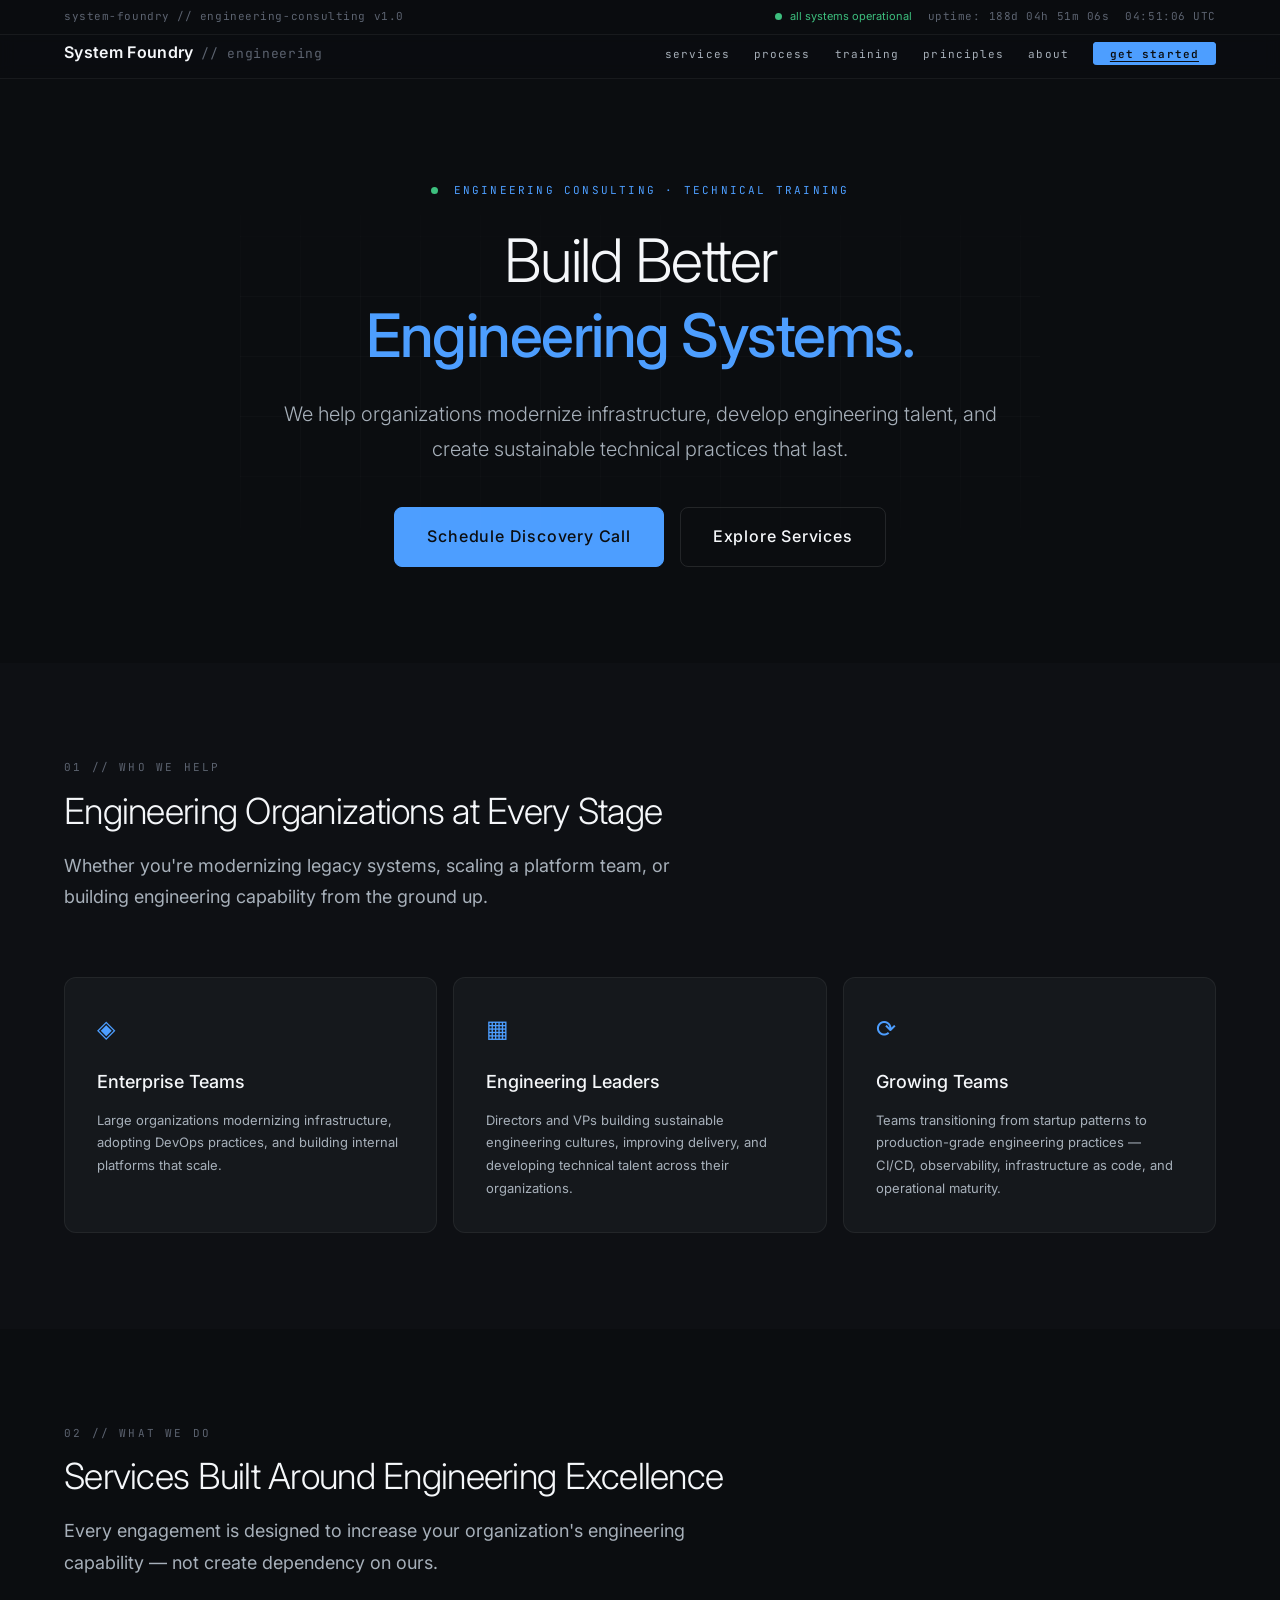
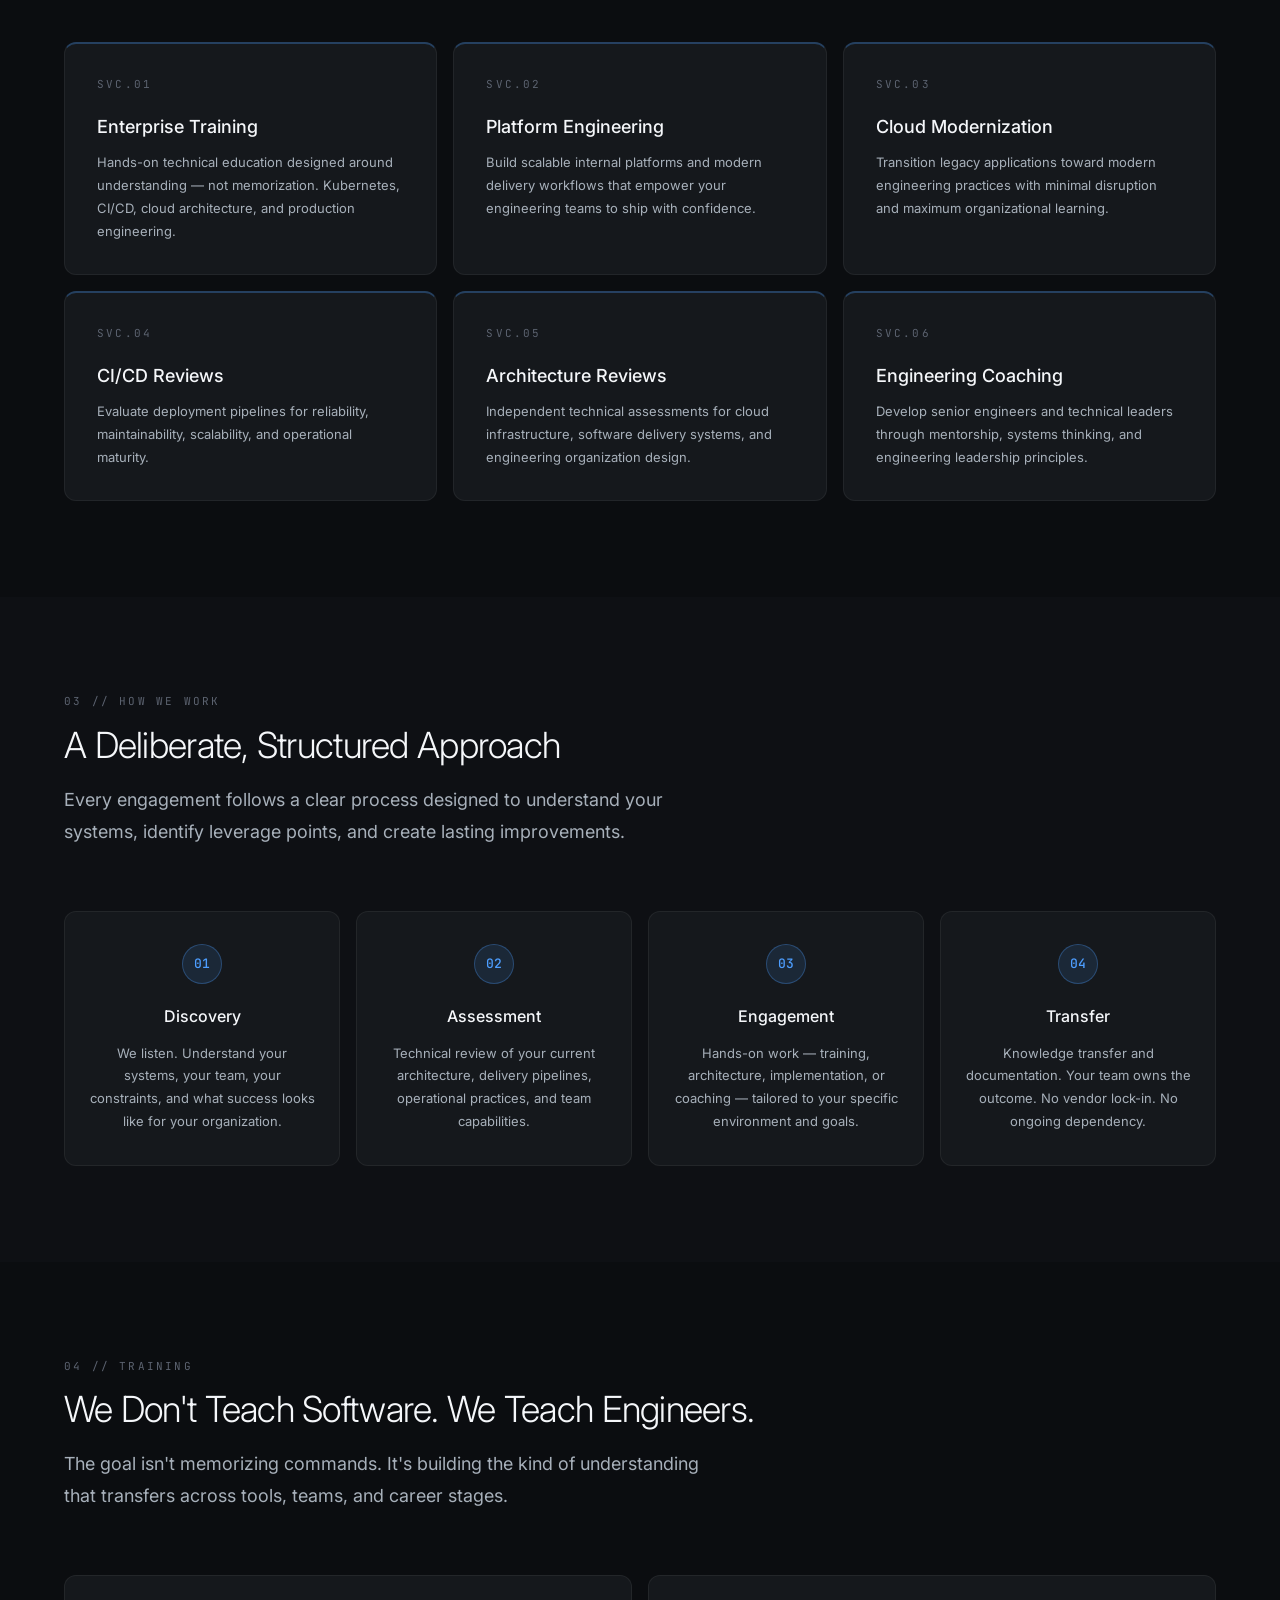
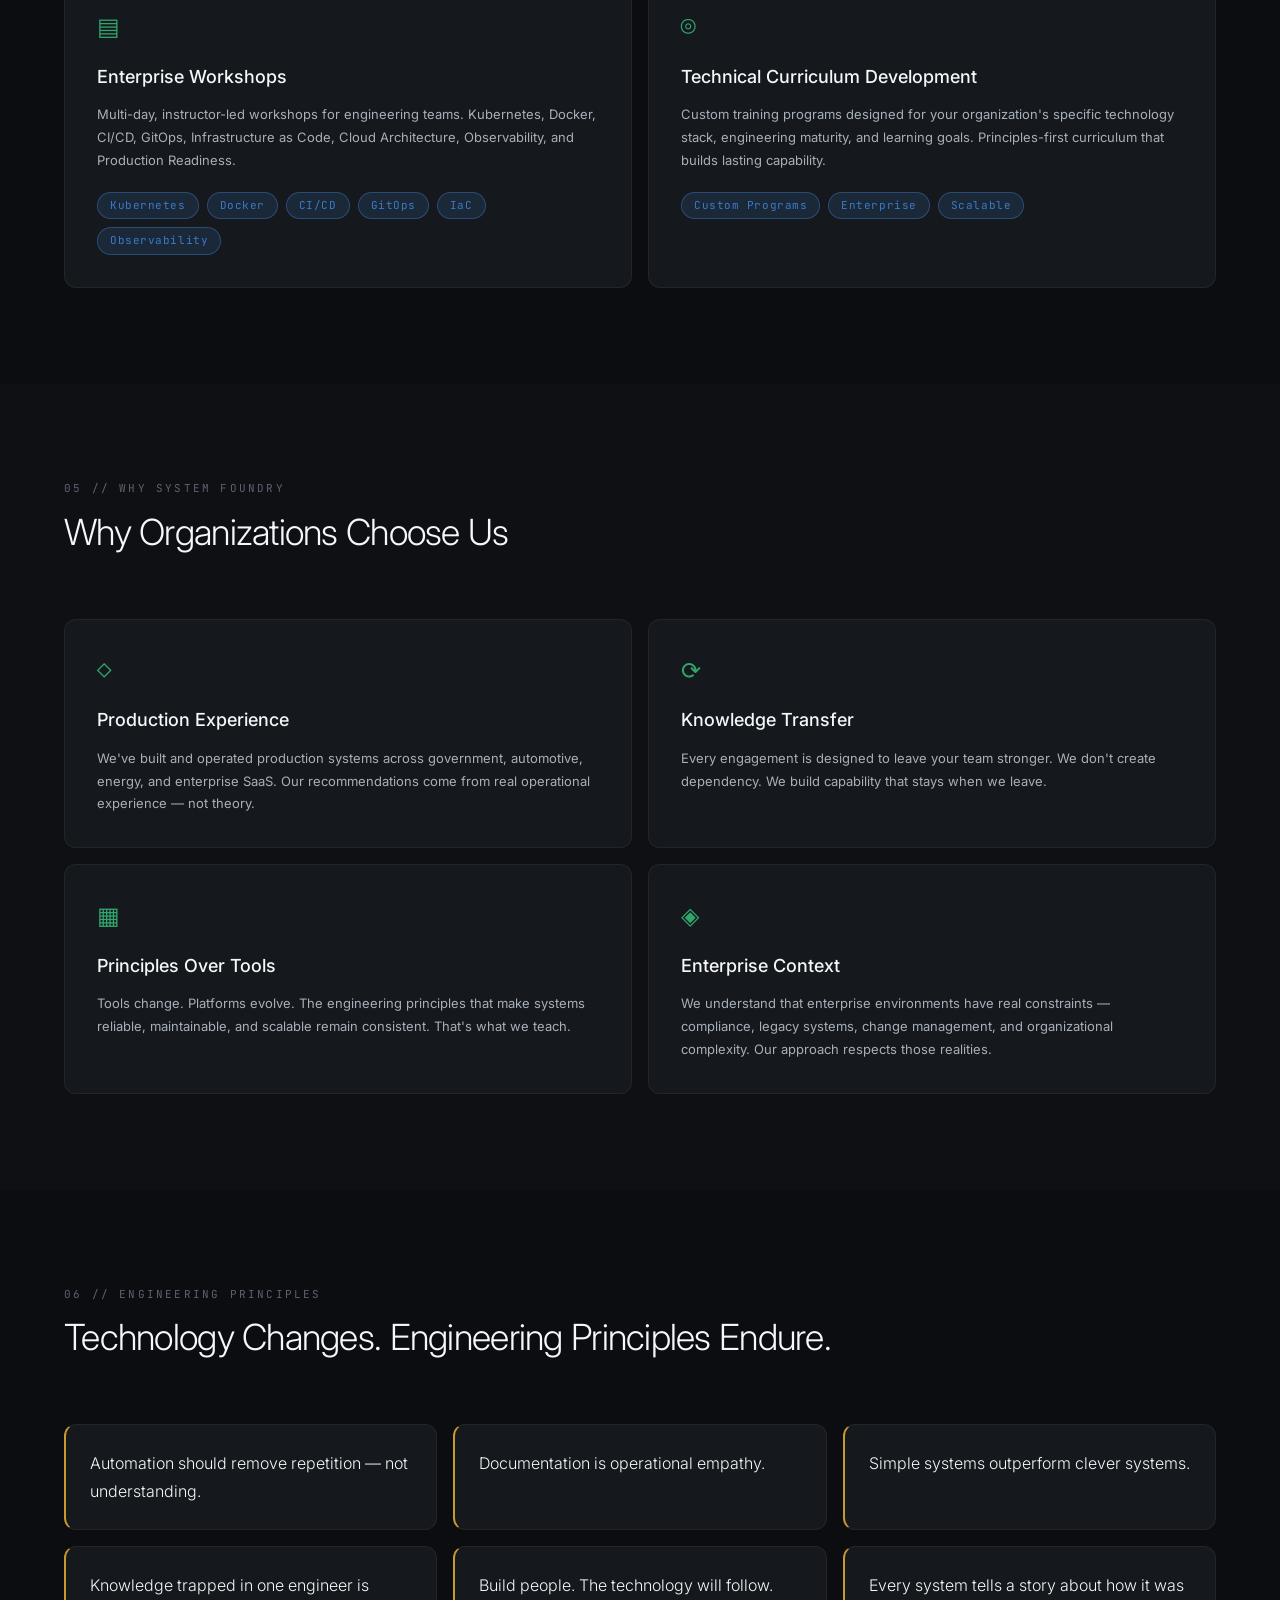
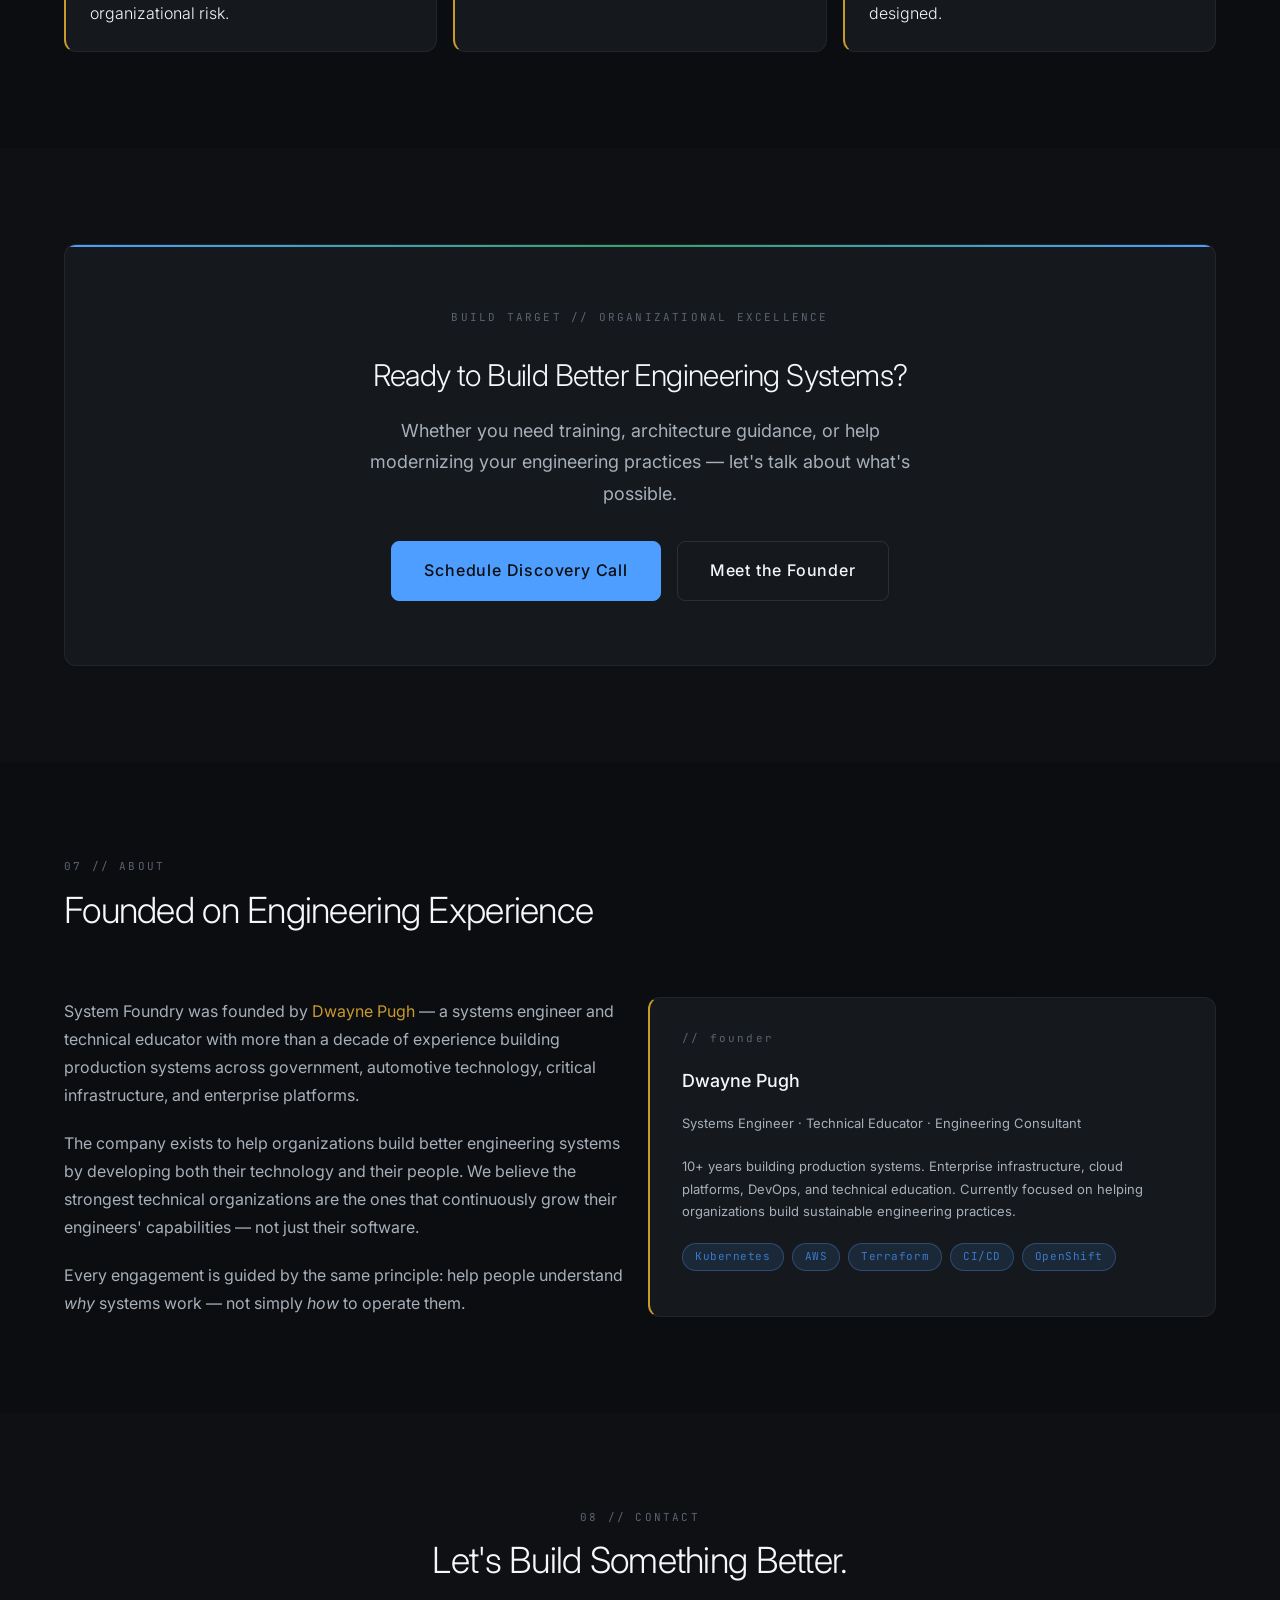
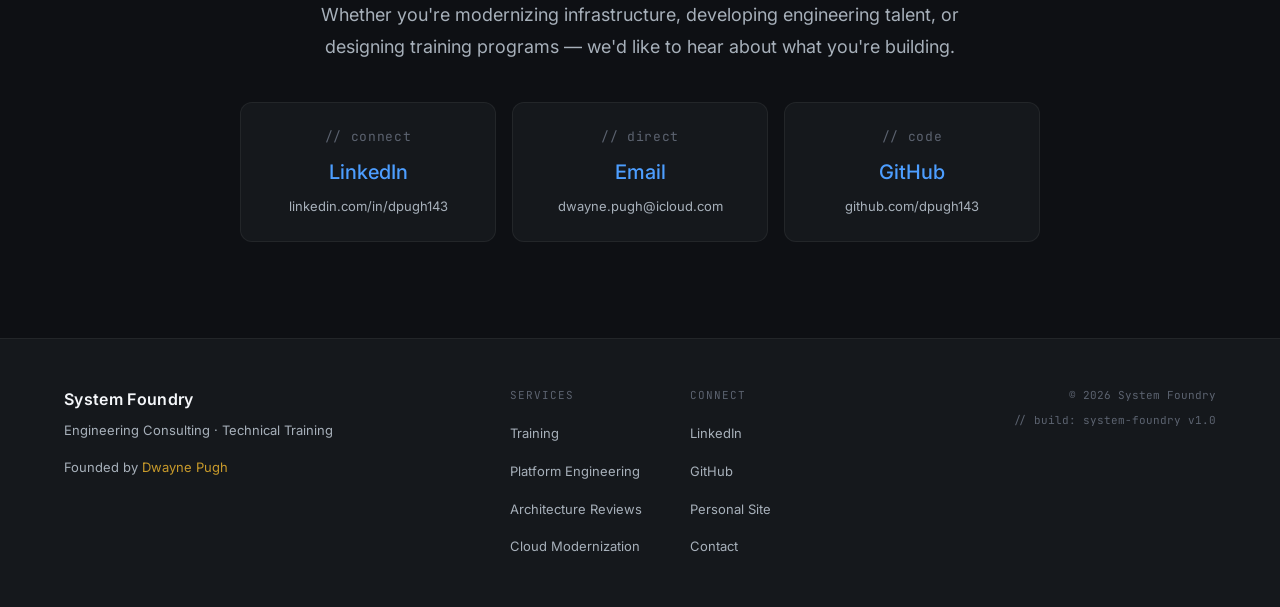
==== index.html @ ad528f44 "Initial company site — System Foundry Static GitHub Pages site for engineering consulting & technica" ====
<!DOCTYPE html>
<html lang="en">
<head>
  <meta charset="UTF-8" />
  <meta name="viewport" content="width=device-width, initial-scale=1, shrink-to-fit=no" />
  <meta name="description" content="System Foundry — Enterprise technical training, DevOps transformation, platform engineering, and architecture reviews. We help organizations build better engineering systems." />
  <meta name="keywords" content="engineering consulting, technical training, DevOps, platform engineering, cloud modernization, architecture review, CI/CD, System Foundry" />
  <meta property="og:title" content="System Foundry | Build Better Engineering Systems" />
  <meta property="og:description" content="We help organizations modernize infrastructure, develop engineering talent, and create sustainable technical practices that last." />
  <meta property="og:type" content="website" />
  <meta name="twitter:card" content="summary_large_image" />
  <meta name="twitter:title" content="System Foundry | Build Better Engineering Systems" />
  <meta name="twitter:description" content="Enterprise technical training, DevOps transformation, and engineering consulting." />
  <title>System Foundry | Engineering Consulting & Technical Training</title>

  <link rel="preconnect" href="https://fonts.googleapis.com" />
  <link rel="preconnect" href="https://fonts.gstatic.com" crossorigin />
  <link href="https://fonts.googleapis.com/css2?family=JetBrains+Mono:wght@400;500&family=Inter:wght@300;400;500;600&display=swap" rel="stylesheet" />

  <link rel="stylesheet" href="css/tokens.css" />
  <link rel="stylesheet" href="css/main.css" />
</head>

<body>

  <a href="#main-content" class="skip-link">Skip to main content</a>

  <!-- STATUS BAR ========================================================== -->
  <div class="status-bar" role="banner" aria-label="System status">
    <div class="status-bar__inner">
      <span class="status-bar__id mono">system-foundry // engineering-consulting v1.0</span>
      <div class="status-bar__indicators">
        <span class="status-pill status-pill--green" aria-label="System operational">
          <span class="status-dot" aria-hidden="true"></span>
          all systems operational
        </span>
        <span class="status-pill mono" id="uptime-counter" aria-live="polite" aria-label="Uptime">
          uptime: <span id="uptime-value">calculating...</span>
        </span>
        <span class="status-pill mono" id="utc-clock" aria-live="off">
          <span id="clock-value">--:--:-- UTC</span>
        </span>
      </div>
    </div>
  </div>

  <!-- NAVIGATION ========================================================== -->
  <nav class="nav" role="navigation" aria-label="Primary navigation">
    <div class="nav__inner">
      <a href="#" class="nav__brand" aria-label="System Foundry home">
        <span class="nav__brand-name">System Foundry</span>
        <span class="nav__brand-sub mono">// engineering</span>
      </a>
      <button class="nav__toggle" id="nav-toggle" aria-expanded="false" aria-controls="nav-menu" aria-label="Toggle navigation">
        <span class="nav__toggle-bar"></span>
        <span class="nav__toggle-bar"></span>
        <span class="nav__toggle-bar"></span>
      </button>
      <ul class="nav__menu" id="nav-menu" role="list">
        <li><a href="#services" class="nav__link">services</a></li>
        <li><a href="#process" class="nav__link">process</a></li>
        <li><a href="#training" class="nav__link">training</a></li>
        <li><a href="#principles" class="nav__link">principles</a></li>
        <li><a href="#about" class="nav__link">about</a></li>
        <li><a href="#contact" class="nav__link nav__link--cta">get started</a></li>
      </ul>
    </div>
  </nav>

  <!-- MAIN CONTENT ======================================================== -->
  <main id="main-content">

    <!-- HERO =============================================================== -->
    <section class="hero" aria-labelledby="hero-heading">
      <div class="container">
        <div class="hero__grid-overlay" aria-hidden="true"></div>

        <p class="hero__eyebrow mono">
          <span class="status-dot status-dot--inline" aria-hidden="true"></span>
          engineering consulting · technical training
        </p>
        <h1 class="hero__heading" id="hero-heading">
          Build Better<br />
          <span class="hero__heading-accent">Engineering Systems.</span>
        </h1>
        <p class="hero__sub">
          We help organizations modernize infrastructure, develop engineering talent,
          and create sustainable technical practices that last.
        </p>
        <div class="hero__actions">
          <a href="#contact" class="btn btn--primary btn--lg">Schedule Discovery Call</a>
          <a href="#services" class="btn btn--ghost btn--lg">Explore Services</a>
        </div>
      </div>
    </section>

    <!-- WHO WE HELP ======================================================= -->
    <section class="section section--alt" id="audience" aria-labelledby="audience-heading">
      <div class="container">
        <div class="section__header">
          <p class="section__eyebrow section-num">01 // who we help</p>
          <h2 class="section__heading" id="audience-heading">Engineering Organizations at Every Stage</h2>
          <p class="section__sub">
            Whether you're modernizing legacy systems, scaling a platform team,
            or building engineering capability from the ground up.
          </p>
        </div>

        <div class="audience__grid">
          <div class="audience-card">
            <div class="audience-card__icon" aria-hidden="true">◈</div>
            <h3 class="audience-card__title">Enterprise Teams</h3>
            <p class="audience-card__desc">
              Large organizations modernizing infrastructure, adopting DevOps practices,
              and building internal platforms that scale.
            </p>
          </div>
          <div class="audience-card">
            <div class="audience-card__icon" aria-hidden="true">▦</div>
            <h3 class="audience-card__title">Engineering Leaders</h3>
            <p class="audience-card__desc">
              Directors and VPs building sustainable engineering cultures, improving
              delivery, and developing technical talent across their organizations.
            </p>
          </div>
          <div class="audience-card">
            <div class="audience-card__icon" aria-hidden="true">⟳</div>
            <h3 class="audience-card__title">Growing Teams</h3>
            <p class="audience-card__desc">
              Teams transitioning from startup patterns to production-grade engineering
              practices — CI/CD, observability, infrastructure as code, and operational maturity.
            </p>
          </div>
        </div>
      </div>
    </section>

    <!-- SERVICES ========================================================== -->
    <section class="section" id="services" aria-labelledby="services-heading">
      <div class="container">
        <div class="section__header">
          <p class="section__eyebrow section-num">02 // what we do</p>
          <h2 class="section__heading" id="services-heading">Services Built Around Engineering Excellence</h2>
          <p class="section__sub">
            Every engagement is designed to increase your organization's engineering
            capability — not create dependency on ours.
          </p>
        </div>

        <div class="services__grid">
          <div class="service-card">
            <p class="service-card__num">SVC.01</p>
            <h3 class="service-card__title">Enterprise Training</h3>
            <p class="service-card__desc">
              Hands-on technical education designed around understanding — not memorization.
              Kubernetes, CI/CD, cloud architecture, and production engineering.
            </p>
          </div>
          <div class="service-card">
            <p class="service-card__num">SVC.02</p>
            <h3 class="service-card__title">Platform Engineering</h3>
            <p class="service-card__desc">
              Build scalable internal platforms and modern delivery workflows that
              empower your engineering teams to ship with confidence.
            </p>
          </div>
          <div class="service-card">
            <p class="service-card__num">SVC.03</p>
            <h3 class="service-card__title">Cloud Modernization</h3>
            <p class="service-card__desc">
              Transition legacy applications toward modern engineering practices
              with minimal disruption and maximum organizational learning.
            </p>
          </div>
          <div class="service-card">
            <p class="service-card__num">SVC.04</p>
            <h3 class="service-card__title">CI/CD Reviews</h3>
            <p class="service-card__desc">
              Evaluate deployment pipelines for reliability, maintainability,
              scalability, and operational maturity.
            </p>
          </div>
          <div class="service-card">
            <p class="service-card__num">SVC.05</p>
            <h3 class="service-card__title">Architecture Reviews</h3>
            <p class="service-card__desc">
              Independent technical assessments for cloud infrastructure, software
              delivery systems, and engineering organization design.
            </p>
          </div>
          <div class="service-card">
            <p class="service-card__num">SVC.06</p>
            <h3 class="service-card__title">Engineering Coaching</h3>
            <p class="service-card__desc">
              Develop senior engineers and technical leaders through mentorship,
              systems thinking, and engineering leadership principles.
            </p>
          </div>
        </div>
      </div>
    </section>

    <!-- HOW WE WORK ======================================================= -->
    <section class="section section--alt" id="process" aria-labelledby="process-heading">
      <div class="container">
        <div class="section__header">
          <p class="section__eyebrow section-num">03 // how we work</p>
          <h2 class="section__heading" id="process-heading">A Deliberate, Structured Approach</h2>
          <p class="section__sub">
            Every engagement follows a clear process designed to understand your systems,
            identify leverage points, and create lasting improvements.
          </p>
        </div>

        <div class="process__grid">
          <div class="process-step">
            <div class="process-step__num">01</div>
            <h3 class="process-step__title">Discovery</h3>
            <p class="process-step__desc">
              We listen. Understand your systems, your team, your constraints,
              and what success looks like for your organization.
            </p>
          </div>
          <div class="process-step">
            <div class="process-step__num">02</div>
            <h3 class="process-step__title">Assessment</h3>
            <p class="process-step__desc">
              Technical review of your current architecture, delivery pipelines,
              operational practices, and team capabilities.
            </p>
          </div>
          <div class="process-step">
            <div class="process-step__num">03</div>
            <h3 class="process-step__title">Engagement</h3>
            <p class="process-step__desc">
              Hands-on work — training, architecture, implementation, or coaching —
              tailored to your specific environment and goals.
            </p>
          </div>
          <div class="process-step">
            <div class="process-step__num">04</div>
            <h3 class="process-step__title">Transfer</h3>
            <p class="process-step__desc">
              Knowledge transfer and documentation. Your team owns the outcome.
              No vendor lock-in. No ongoing dependency.
            </p>
          </div>
        </div>
      </div>
    </section>

    <!-- TRAINING ========================================================== -->
    <section class="section" id="training" aria-labelledby="training-heading">
      <div class="container">
        <div class="section__header">
          <p class="section__eyebrow section-num">04 // training</p>
          <h2 class="section__heading" id="training-heading">We Don't Teach Software. We Teach Engineers.</h2>
          <p class="section__sub">
            The goal isn't memorizing commands. It's building the kind of understanding
            that transfers across tools, teams, and career stages.
          </p>
        </div>

        <div class="why__grid">
          <div class="why-card">
            <div class="why-card__icon" aria-hidden="true">▤</div>
            <h3 class="why-card__title">Enterprise Workshops</h3>
            <p class="why-card__desc">
              Multi-day, instructor-led workshops for engineering teams. Kubernetes,
              Docker, CI/CD, GitOps, Infrastructure as Code, Cloud Architecture,
              Observability, and Production Readiness.
            </p>
            <div class="tag-row" style="margin-top: var(--space-5);">
              <span class="tag">Kubernetes</span>
              <span class="tag">Docker</span>
              <span class="tag">CI/CD</span>
              <span class="tag">GitOps</span>
              <span class="tag">IaC</span>
              <span class="tag">Observability</span>
            </div>
          </div>
          <div class="why-card">
            <div class="why-card__icon" aria-hidden="true">◎</div>
            <h3 class="why-card__title">Technical Curriculum Development</h3>
            <p class="why-card__desc">
              Custom training programs designed for your organization's specific technology
              stack, engineering maturity, and learning goals. Principles-first curriculum
              that builds lasting capability.
            </p>
            <div class="tag-row" style="margin-top: var(--space-5);">
              <span class="tag">Custom Programs</span>
              <span class="tag">Enterprise</span>
              <span class="tag">Scalable</span>
            </div>
          </div>
        </div>
      </div>
    </section>

    <!-- WHY CLIENTS CHOOSE US ============================================= -->
    <section class="section section--alt" id="why" aria-labelledby="why-heading">
      <div class="container">
        <div class="section__header">
          <p class="section__eyebrow section-num">05 // why system foundry</p>
          <h2 class="section__heading" id="why-heading">Why Organizations Choose Us</h2>
        </div>

        <div class="why__grid">
          <div class="why-card">
            <div class="why-card__icon" aria-hidden="true">◇</div>
            <h3 class="why-card__title">Production Experience</h3>
            <p class="why-card__desc">
              We've built and operated production systems across government, automotive,
              energy, and enterprise SaaS. Our recommendations come from real operational
              experience — not theory.
            </p>
          </div>
          <div class="why-card">
            <div class="why-card__icon" aria-hidden="true">⟳</div>
            <h3 class="why-card__title">Knowledge Transfer</h3>
            <p class="why-card__desc">
              Every engagement is designed to leave your team stronger. We don't create
              dependency. We build capability that stays when we leave.
            </p>
          </div>
          <div class="why-card">
            <div class="why-card__icon" aria-hidden="true">▦</div>
            <h3 class="why-card__title">Principles Over Tools</h3>
            <p class="why-card__desc">
              Tools change. Platforms evolve. The engineering principles that make systems
              reliable, maintainable, and scalable remain consistent. That's what we teach.
            </p>
          </div>
          <div class="why-card">
            <div class="why-card__icon" aria-hidden="true">◈</div>
            <h3 class="why-card__title">Enterprise Context</h3>
            <p class="why-card__desc">
              We understand that enterprise environments have real constraints — compliance,
              legacy systems, change management, and organizational complexity. Our approach
              respects those realities.
            </p>
          </div>
        </div>
      </div>
    </section>

    <!-- ENGINEERING PRINCIPLES ============================================ -->
    <section class="section" id="principles" aria-labelledby="principles-heading">
      <div class="container">
        <div class="section__header">
          <p class="section__eyebrow section-num">06 // engineering principles</p>
          <h2 class="section__heading" id="principles-heading">Technology Changes. Engineering Principles Endure.</h2>
        </div>

        <div class="principles__grid">
          <div class="principle-card">
            <p class="principle-card__text">
              Automation should remove repetition — not understanding.
            </p>
          </div>
          <div class="principle-card">
            <p class="principle-card__text">
              Documentation is operational empathy.
            </p>
          </div>
          <div class="principle-card">
            <p class="principle-card__text">
              Simple systems outperform clever systems.
            </p>
          </div>
          <div class="principle-card">
            <p class="principle-card__text">
              Knowledge trapped in one engineer is organizational risk.
            </p>
          </div>
          <div class="principle-card">
            <p class="principle-card__text">
              Build people. The technology will follow.
            </p>
          </div>
          <div class="principle-card">
            <p class="principle-card__text">
              Every system tells a story about how it was designed.
            </p>
          </div>
        </div>
      </div>
    </section>

    <!-- CTA BANNER ======================================================== -->
    <section class="section section--alt" aria-labelledby="cta-heading">
      <div class="container">
        <div class="cta-banner">
          <p class="section__eyebrow section-num" style="margin-bottom: var(--space-6);">
            build target // organizational excellence
          </p>
          <h2 class="cta-banner__heading" id="cta-heading">
            Ready to Build Better Engineering Systems?
          </h2>
          <p class="cta-banner__sub">
            Whether you need training, architecture guidance, or help modernizing
            your engineering practices — let's talk about what's possible.
          </p>
          <div class="cta-banner__actions">
            <a href="#contact" class="btn btn--primary btn--lg">Schedule Discovery Call</a>
            <a href="https://dpugh143.github.io/dwayne.pugh/" target="_blank" rel="noopener" class="btn btn--ghost btn--lg">Meet the Founder</a>
          </div>
        </div>
      </div>
    </section>

    <!-- ABOUT ============================================================= -->
    <section class="section" id="about" aria-labelledby="about-heading">
      <div class="container">
        <div class="section__header">
          <p class="section__eyebrow section-num">07 // about</p>
          <h2 class="section__heading" id="about-heading">Founded on Engineering Experience</h2>
        </div>

        <div class="why__grid">
          <div>
            <p style="color: var(--color-text-secondary); line-height: var(--leading-relaxed); margin-bottom: var(--space-5);">
              System Foundry was founded by
              <a href="https://dpugh143.github.io/dwayne.pugh/" target="_blank" rel="noopener" style="color: var(--color-gold);">Dwayne Pugh</a>
              — a systems engineer and technical educator with more than a decade of experience
              building production systems across government, automotive technology, critical
              infrastructure, and enterprise platforms.
            </p>
            <p style="color: var(--color-text-secondary); line-height: var(--leading-relaxed); margin-bottom: var(--space-5);">
              The company exists to help organizations build better engineering systems by
              developing both their technology and their people. We believe the strongest
              technical organizations are the ones that continuously grow their engineers'
              capabilities — not just their software.
            </p>
            <p style="color: var(--color-text-secondary); line-height: var(--leading-relaxed);">
              Every engagement is guided by the same principle: help people understand <em>why</em>
              systems work — not simply <em>how</em> to operate them.
            </p>
          </div>
          <div class="why-card" style="border-left: 2px solid var(--color-gold);">
            <p class="service-card__num">// founder</p>
            <h3 class="why-card__title" style="margin-bottom: var(--space-4);">Dwayne Pugh</h3>
            <p class="why-card__desc" style="margin-bottom: var(--space-5);">
              Systems Engineer · Technical Educator · Engineering Consultant
            </p>
            <p class="why-card__desc" style="margin-bottom: var(--space-5);">
              10+ years building production systems. Enterprise infrastructure, cloud platforms,
              DevOps, and technical education. Currently focused on helping organizations build
              sustainable engineering practices.
            </p>
            <div class="tag-row">
              <span class="tag">Kubernetes</span>
              <span class="tag">AWS</span>
              <span class="tag">Terraform</span>
              <span class="tag">CI/CD</span>
              <span class="tag">OpenShift</span>
            </div>
          </div>
        </div>
      </div>
    </section>

    <!-- CONTACT =========================================================== -->
    <section class="section section--alt section--contact" id="contact" aria-labelledby="contact-heading">
      <div class="container">
        <div class="section__header">
          <p class="section__eyebrow section-num">08 // contact</p>
          <h2 class="section__heading" id="contact-heading">Let's Build Something Better.</h2>
          <p class="section__sub">
            Whether you're modernizing infrastructure, developing engineering talent,
            or designing training programs — we'd like to hear about what you're building.
          </p>
        </div>

        <div class="contact__grid">
          <a href="https://linkedin.com/in/dpugh143" target="_blank" rel="noopener" class="contact-card">
            <p class="contact-card__label mono">// connect</p>
            <p class="contact-card__title">LinkedIn</p>
            <p class="contact-card__value">linkedin.com/in/dpugh143</p>
          </a>
          <a href="mailto:dwayne.pugh@icloud.com" class="contact-card">
            <p class="contact-card__label mono">// direct</p>
            <p class="contact-card__title">Email</p>
            <p class="contact-card__value">dwayne.pugh@icloud.com</p>
          </a>
          <a href="https://github.com/dpugh143" target="_blank" rel="noopener" class="contact-card">
            <p class="contact-card__label mono">// code</p>
            <p class="contact-card__title">GitHub</p>
            <p class="contact-card__value">github.com/dpugh143</p>
          </a>
        </div>
      </div>
    </section>

  </main>

  <!-- FOOTER ============================================================== -->
  <footer class="footer" role="contentinfo">
    <div class="footer__inner">
      <div class="footer__left">
        <p class="footer__brand-name">System Foundry</p>
        <p class="footer__tagline">Engineering Consulting · Technical Training</p>
        <p class="footer__personal">
          Founded by <a href="https://dpugh143.github.io/dwayne.pugh/" target="_blank" rel="noopener">Dwayne Pugh</a>
        </p>
      </div>
      <div class="footer__links">
        <div>
          <p class="footer__col-title">Services</p>
          <ul class="footer__col-list" role="list">
            <li><a href="#services">Training</a></li>
            <li><a href="#services">Platform Engineering</a></li>
            <li><a href="#services">Architecture Reviews</a></li>
            <li><a href="#services">Cloud Modernization</a></li>
          </ul>
        </div>
        <div>
          <p class="footer__col-title">Connect</p>
          <ul class="footer__col-list" role="list">
            <li><a href="https://linkedin.com/in/dpugh143" target="_blank" rel="noopener">LinkedIn</a></li>
            <li><a href="https://github.com/dpugh143" target="_blank" rel="noopener">GitHub</a></li>
            <li><a href="https://dpugh143.github.io/dwayne.pugh/" target="_blank" rel="noopener">Personal Site</a></li>
            <li><a href="#contact">Contact</a></li>
          </ul>
        </div>
      </div>
      <div class="footer__right">
        <p class="footer__copy">&copy; <span id="footer-year"></span> System Foundry</p>
        <p class="footer__build">// build: system-foundry v1.0</p>
      </div>
    </div>
  </footer>

  <script src="js/main.js"></script>
</body>
</html>
---- css/tokens.css ----
/*
 * tokens.css — Design Token System (Company Site)
 * =================================================
 * Shared foundation with dwayne.pugh personal site.
 * Same grid, typography, spacing, radius, and motion.
 *
 * Differentiators:
 *   - Blue (#4D9EFF) replaces gold as primary accent
 *   - Green (#32A46D) for success/health indicators
 *   - Gold (#C89A2B) appears sparingly — section accents only
 *   - Slightly lifted surface colors for the "workshop" feel
 */

:root {
  /* -------------------------------------------------------------------
     Color: Backgrounds
  ------------------------------------------------------------------- */
  --color-bg-base:        #0B0D10;
  --color-bg-surface:     #15181C;
  --color-bg-elevated:    #1D2127;
  --color-bg-alt:         #0E1014;

  /* -------------------------------------------------------------------
     Color: Accents
  ------------------------------------------------------------------- */
  --color-blue:           #4D9EFF;
  --color-blue-dim:       #3A7ACC;
  --color-blue-glow:      rgba(77, 158, 255, 0.12);

  --color-green:          #32A46D;
  --color-green-dim:      #267A52;
  --color-green-glow:     rgba(50, 164, 109, 0.12);

  --color-gold:           #C89A2B;
  --color-gold-dim:       #9A7520;
  --color-gold-glow:      rgba(200, 154, 43, 0.10);

  --color-red:            #8B3A3A;
  --color-red-dim:        #6B2A2A;

  /* -------------------------------------------------------------------
     Color: Text
  ------------------------------------------------------------------- */
  --color-text-primary:   #F5F7FA;
  --color-text-secondary: #A7B0BA;
  --color-text-tertiary:  #5C6370;
  --color-text-blue:      var(--color-blue);
  --color-text-green:     #3DBF7E;
  --color-text-gold:      var(--color-gold);

  /* -------------------------------------------------------------------
     Color: Borders & Dividers
  ------------------------------------------------------------------- */
  --color-border-subtle:  rgba(255, 255, 255, 0.06);
  --color-border-default: rgba(255, 255, 255, 0.10);
  --color-border-strong:  rgba(255, 255, 255, 0.18);
  --color-border-blue:    rgba(77, 158, 255, 0.30);
  --color-border-green:   rgba(50, 164, 109, 0.30);
  --color-border-gold:    rgba(200, 154, 43, 0.25);

  /* -------------------------------------------------------------------
     Color: Status
  ------------------------------------------------------------------- */
  --color-status-green:   #3DBF7E;
  --color-status-amber:   #C89A2B;
  --color-status-red:     #B54040;

  /* -------------------------------------------------------------------
     Typography
  ------------------------------------------------------------------- */
  --font-body:   'Inter', -apple-system, BlinkMacSystemFont, 'Segoe UI', sans-serif;
  --font-mono:   'JetBrains Mono', 'Fira Code', 'Courier New', monospace;

  --text-xs:    0.688rem;
  --text-sm:    0.813rem;
  --text-base:  1rem;
  --text-lg:    1.125rem;
  --text-xl:    1.25rem;
  --text-2xl:   1.5rem;
  --text-3xl:   1.875rem;
  --text-4xl:   2.25rem;
  --text-5xl:   3rem;
  --text-6xl:   3.75rem;

  --weight-light:   300;
  --weight-regular: 400;
  --weight-medium:  500;
  --weight-semi:    600;

  --leading-tight:   1.25;
  --leading-snug:    1.4;
  --leading-normal:  1.6;
  --leading-relaxed: 1.75;

  --tracking-wide:   0.05em;
  --tracking-wider:  0.1em;
  --tracking-widest: 0.2em;

  /* -------------------------------------------------------------------
     Spacing
  ------------------------------------------------------------------- */
  --space-1:  0.25rem;
  --space-2:  0.5rem;
  --space-3:  0.75rem;
  --space-4:  1rem;
  --space-5:  1.25rem;
  --space-6:  1.5rem;
  --space-8:  2rem;
  --space-10: 2.5rem;
  --space-12: 3rem;
  --space-16: 4rem;
  --space-20: 5rem;
  --space-24: 6rem;
  --space-32: 8rem;

  /* -------------------------------------------------------------------
     Layout
  ------------------------------------------------------------------- */
  --container-max:  1200px;
  --container-pad:  var(--space-6);
  --radius-sm:      4px;
  --radius-md:      8px;
  --radius-lg:      12px;

  /* -------------------------------------------------------------------
     Motion
  ------------------------------------------------------------------- */
  --transition-fast:   120ms ease;
  --transition-base:   200ms ease;
  --transition-slow:   350ms ease;

  /* -------------------------------------------------------------------
     Z-index
  ------------------------------------------------------------------- */
  --z-base:       0;
  --z-above:      10;
  --z-nav:        100;
  --z-status-bar: 200;
}

@media (prefers-reduced-motion: reduce) {
  :root {
    --transition-fast: 0ms;
    --transition-base: 0ms;
    --transition-slow: 0ms;
  }
}
---- css/main.css ----
/*
 * main.css — Component & Layout Styles (Company Site)
 * =====================================================
 * Shared design language with the personal site.
 * Blue-accented, action-oriented, service-focused.
 *
 * Sections:
 *   1.  Reset & Base
 *   2.  Utilities
 *   3.  Skip Link
 *   4.  Status Bar
 *   5.  Navigation
 *   6.  Hero
 *   7.  Sections (shared)
 *   8.  Who We Help
 *   9.  Services
 *   10. How We Work
 *   11. Philosophy / Principles
 *   12. Testimonials
 *   13. CTA Banner
 *   14. Contact
 *   15. Footer
 *   16. Responsive
 */


/* ==========================================================================
   1. Reset & Base
   ========================================================================== */

*,
*::before,
*::after {
  box-sizing: border-box;
  margin: 0;
  padding: 0;
}

html {
  scroll-behavior: smooth;
  scroll-padding-top: 5rem;
}

body {
  background-color: var(--color-bg-base);
  color: var(--color-text-primary);
  font-family: var(--font-body);
  font-size: var(--text-base);
  font-weight: var(--weight-regular);
  line-height: var(--leading-normal);
  -webkit-font-smoothing: antialiased;
  -moz-osx-font-smoothing: grayscale;
}

ul[role="list"],
ol[role="list"] {
  list-style: none;
}

img {
  display: block;
  max-width: 100%;
}

a {
  color: var(--color-blue);
  text-decoration: none;
  transition: color var(--transition-base);
}

a:hover {
  color: var(--color-text-green);
}

a:focus-visible {
  outline: 2px solid var(--color-blue);
  outline-offset: 3px;
  border-radius: var(--radius-sm);
}

strong {
  font-weight: var(--weight-medium);
}


/* ==========================================================================
   2. Utilities
   ========================================================================== */

.mono {
  font-family: var(--font-mono);
  font-size: var(--text-sm);
  letter-spacing: var(--tracking-wide);
}

.text--blue  { color: var(--color-blue); }
.text--green { color: var(--color-text-green); }
.text--gold  { color: var(--color-gold); }
.text--muted { color: var(--color-text-secondary); }

.container {
  max-width: var(--container-max);
  margin-inline: auto;
  padding-inline: var(--container-pad);
}

/* Buttons — blue primary for the company site */
.btn {
  display: inline-flex;
  align-items: center;
  gap: var(--space-2);
  padding: var(--space-3) var(--space-6);
  font-family: var(--font-body);
  font-size: var(--text-sm);
  font-weight: var(--weight-medium);
  letter-spacing: var(--tracking-wide);
  border-radius: var(--radius-md);
  border: 1px solid transparent;
  cursor: pointer;
  text-decoration: none;
  transition: background-color var(--transition-base),
              border-color var(--transition-base),
              color var(--transition-base),
              transform var(--transition-fast);
}

.btn:active {
  transform: scale(0.98);
}

.btn--primary {
  background-color: var(--color-blue);
  color: #0B0D10;
  border-color: var(--color-blue);
}

.btn--primary:hover {
  background-color: #6BB3FF;
  border-color: #6BB3FF;
  color: #0B0D10;
}

.btn--primary:visited {
  color: #0B0D10;
}

.btn--ghost {
  background-color: transparent;
  color: var(--color-text-primary);
  border-color: var(--color-border-default);
}

.btn--ghost:hover {
  border-color: var(--color-blue);
  color: var(--color-blue);
}

.btn--ghost:visited {
  color: var(--color-text-primary);
}

.btn--lg {
  padding: var(--space-4) var(--space-8);
  font-size: var(--text-base);
}

.btn--full {
  width: 100%;
  justify-content: center;
}

/* Tags / pills */
.tag {
  display: inline-block;
  padding: var(--space-1) var(--space-3);
  font-family: var(--font-mono);
  font-size: var(--text-xs);
  letter-spacing: var(--tracking-wide);
  color: var(--color-blue-dim);
  border: 1px solid var(--color-border-blue);
  border-radius: 20px;
  background-color: var(--color-blue-glow);
  white-space: nowrap;
}

.tag--green {
  color: var(--color-green-dim);
  border-color: var(--color-border-green);
  background-color: var(--color-green-glow);
}

.tag-row {
  display: flex;
  flex-wrap: wrap;
  gap: var(--space-2);
}

/* Status dot */
.status-dot {
  display: inline-block;
  width: 7px;
  height: 7px;
  border-radius: 50%;
  background-color: var(--color-status-green);
  animation: pulse 2.5s ease-in-out infinite;
  flex-shrink: 0;
}

.status-dot--inline {
  vertical-align: middle;
  margin-right: var(--space-2);
}

@keyframes pulse {
  0%, 100% { opacity: 1; }
  50%       { opacity: 0.4; }
}

/* Section numbering — the shared signature element */
.section-num {
  font-family: var(--font-mono);
  font-size: var(--text-xs);
  letter-spacing: var(--tracking-widest);
  color: var(--color-text-tertiary);
  text-transform: uppercase;
}


/* ==========================================================================
   3. Skip Link
   ========================================================================== */

.skip-link {
  position: absolute;
  top: -100%;
  left: var(--space-4);
  background-color: var(--color-blue);
  color: #0B0D10;
  padding: var(--space-2) var(--space-4);
  border-radius: var(--radius-md);
  font-size: var(--text-sm);
  font-weight: var(--weight-medium);
  z-index: 9999;
  transition: top var(--transition-fast);
}

.skip-link:focus {
  top: var(--space-4);
}


/* ==========================================================================
   4. Status Bar
   ========================================================================== */

.status-bar {
  position: fixed;
  top: 0;
  left: 0;
  right: 0;
  z-index: var(--z-status-bar);
  background-color: rgba(11, 13, 16, 0.96);
  border-bottom: 1px solid var(--color-border-subtle);
  backdrop-filter: blur(8px);
  -webkit-backdrop-filter: blur(8px);
}

.status-bar__inner {
  max-width: var(--container-max);
  margin-inline: auto;
  padding: var(--space-2) var(--container-pad);
  display: flex;
  align-items: center;
  justify-content: space-between;
  gap: var(--space-4);
}

.status-bar__id {
  color: var(--color-text-tertiary);
  font-size: var(--text-xs);
  white-space: nowrap;
}

.status-bar__indicators {
  display: flex;
  align-items: center;
  gap: var(--space-4);
}

.status-pill {
  display: inline-flex;
  align-items: center;
  gap: var(--space-2);
  font-size: var(--text-xs);
  color: var(--color-text-tertiary);
  white-space: nowrap;
}

.status-pill--green {
  color: var(--color-text-green);
}


/* ==========================================================================
   5. Navigation
   ========================================================================== */

.nav {
  position: fixed;
  top: 28px;
  left: 0;
  right: 0;
  z-index: var(--z-nav);
  background-color: rgba(11, 13, 16, 0.94);
  border-bottom: 1px solid var(--color-border-subtle);
  backdrop-filter: blur(8px);
  -webkit-backdrop-filter: blur(8px);
}

.nav__inner {
  max-width: var(--container-max);
  margin-inline: auto;
  padding: var(--space-3) var(--container-pad);
  display: flex;
  align-items: center;
  justify-content: space-between;
  gap: var(--space-8);
}

.nav__brand {
  display: flex;
  align-items: baseline;
  gap: var(--space-2);
  text-decoration: none;
  flex-shrink: 0;
}

.nav__brand:hover .nav__brand-name {
  color: var(--color-blue);
}

.nav__brand:visited {
  color: inherit;
}

.nav__brand-name {
  font-size: var(--text-base);
  font-weight: var(--weight-semi);
  color: var(--color-text-primary);
  transition: color var(--transition-base);
  letter-spacing: 0.02em;
}

.nav__brand-sub {
  color: var(--color-text-tertiary);
}

.nav__menu {
  display: flex;
  align-items: center;
  gap: var(--space-6);
  list-style: none;
}

.nav__link {
  font-family: var(--font-mono);
  font-size: var(--text-xs);
  letter-spacing: var(--tracking-wider);
  color: var(--color-text-secondary);
  text-decoration: none;
  transition: color var(--transition-base);
  padding: var(--space-1) 0;
  border-bottom: 1px solid transparent;
}

.nav__link:hover {
  color: var(--color-blue);
  border-bottom-color: var(--color-blue);
}

.nav__link:visited {
  color: var(--color-text-secondary);
}

.nav__link.is-active {
  color: var(--color-blue);
  border-bottom-color: var(--color-blue);
}

.nav__link--cta {
  color: #0B0D10;
  background-color: var(--color-blue);
  border: 1px solid var(--color-blue);
  padding: var(--space-1) var(--space-4);
  border-radius: var(--radius-sm);
  border-bottom: none;
}

.nav__link--cta,
.nav__link--cta:visited,
.nav__link--cta:hover,
.nav__link--cta:visited:hover,
.nav__link--cta:active,
.nav__link--cta.is-active {
  color: #0B0D10;
}

.nav__link--cta:hover {
  background-color: #6BB3FF;
  border-color: #6BB3FF;
}

.nav__link--cta.is-active {
  font-weight: var(--weight-semi);
  text-decoration: underline;
  text-underline-offset: 3px;
}

/* Hamburger */
.nav__toggle {
  display: none;
  flex-direction: column;
  gap: 5px;
  background: none;
  border: none;
  cursor: pointer;
  padding: var(--space-2);
}

.nav__toggle-bar {
  display: block;
  width: 22px;
  height: 1px;
  background-color: var(--color-text-secondary);
  transition: background-color var(--transition-base);
}

.nav__toggle:hover .nav__toggle-bar {
  background-color: var(--color-blue);
}


/* ==========================================================================
   6. Hero
   ========================================================================== */

.hero {
  padding-top: calc(28px + 52px + var(--space-24));
  padding-bottom: var(--space-24);
  position: relative;
  overflow: hidden;
}

.hero__grid-overlay {
  position: absolute;
  inset: 0;
  background-image:
    linear-gradient(var(--color-border-subtle) 1px, transparent 1px),
    linear-gradient(90deg, var(--color-border-subtle) 1px, transparent 1px);
  background-size: 60px 60px;
  pointer-events: none;
  mask-image: linear-gradient(to bottom, transparent 0%, rgba(0,0,0,0.3) 30%, rgba(0,0,0,0.3) 70%, transparent 100%);
  -webkit-mask-image: linear-gradient(to bottom, transparent 0%, rgba(0,0,0,0.3) 30%, rgba(0,0,0,0.3) 70%, transparent 100%);
}

.hero .container {
  position: relative;
  z-index: var(--z-above);
  max-width: 800px;
  text-align: center;
}

.hero__eyebrow {
  color: var(--color-blue);
  font-size: var(--text-xs);
  letter-spacing: var(--tracking-widest);
  text-transform: uppercase;
  margin-bottom: var(--space-6);
  display: inline-flex;
  align-items: center;
  gap: var(--space-2);
}

.hero__heading {
  font-size: clamp(var(--text-4xl), 5.5vw, var(--text-6xl));
  font-weight: var(--weight-light);
  line-height: var(--leading-tight);
  color: var(--color-text-primary);
  margin-bottom: var(--space-6);
  letter-spacing: -0.025em;
}

.hero__heading-accent {
  color: var(--color-blue);
  font-weight: var(--weight-medium);
}

.hero__sub {
  font-size: var(--text-xl);
  color: var(--color-text-secondary);
  font-weight: var(--weight-light);
  line-height: var(--leading-relaxed);
  margin-bottom: var(--space-10);
  max-width: 65ch;
  margin-inline: auto;
}

.hero__actions {
  display: flex;
  flex-wrap: wrap;
  gap: var(--space-4);
  justify-content: center;
}


/* ==========================================================================
   7. Sections (shared)
   ========================================================================== */

.section {
  padding-block: var(--space-24);
}

.section--alt {
  background-color: var(--color-bg-alt);
}

.section__header {
  margin-bottom: var(--space-16);
}

.section__eyebrow {
  color: var(--color-text-tertiary);
  margin-bottom: var(--space-3);
}

.section__heading {
  font-size: clamp(var(--text-2xl), 3.5vw, var(--text-4xl));
  font-weight: var(--weight-light);
  color: var(--color-text-primary);
  line-height: var(--leading-tight);
  letter-spacing: -0.02em;
  margin-bottom: var(--space-4);
}

.section__sub {
  font-size: var(--text-lg);
  color: var(--color-text-secondary);
  max-width: 60ch;
  line-height: var(--leading-relaxed);
}

.section--centered .section__header {
  text-align: center;
}

.section--centered .section__sub {
  margin-inline: auto;
}


/* ==========================================================================
   8. Who We Help
   ========================================================================== */

.audience__grid {
  display: grid;
  grid-template-columns: repeat(3, 1fr);
  gap: var(--space-4);
}

.audience-card {
  background-color: var(--color-bg-surface);
  border: 1px solid var(--color-border-subtle);
  border-radius: var(--radius-lg);
  padding: var(--space-8);
  transition: border-color var(--transition-base), background-color var(--transition-base);
}

.audience-card:hover {
  border-color: var(--color-border-blue);
  background-color: var(--color-bg-elevated);
}

.audience-card__icon {
  font-size: var(--text-2xl);
  color: var(--color-blue);
  margin-bottom: var(--space-5);
  font-family: var(--font-mono);
}

.audience-card__title {
  font-size: var(--text-lg);
  font-weight: var(--weight-medium);
  color: var(--color-text-primary);
  margin-bottom: var(--space-3);
}

.audience-card__desc {
  font-size: var(--text-sm);
  color: var(--color-text-secondary);
  line-height: var(--leading-relaxed);
}


/* ==========================================================================
   9. Services
   ========================================================================== */

.services__grid {
  display: grid;
  grid-template-columns: repeat(3, 1fr);
  gap: var(--space-4);
}

.service-card {
  background-color: var(--color-bg-surface);
  border: 1px solid var(--color-border-subtle);
  border-top: 2px solid var(--color-border-blue);
  border-radius: var(--radius-lg);
  padding: var(--space-8);
  transition: border-color var(--transition-base),
              background-color var(--transition-base),
              transform var(--transition-base);
}

.service-card:hover {
  border-color: var(--color-border-blue);
  border-top-color: var(--color-blue);
  background-color: var(--color-bg-elevated);
  transform: translateY(-2px);
}

.service-card__num {
  font-family: var(--font-mono);
  font-size: var(--text-xs);
  color: var(--color-text-tertiary);
  letter-spacing: var(--tracking-widest);
  margin-bottom: var(--space-5);
}

.service-card__title {
  font-size: var(--text-lg);
  font-weight: var(--weight-medium);
  color: var(--color-text-primary);
  margin-bottom: var(--space-3);
  line-height: var(--leading-snug);
}

.service-card__desc {
  font-size: var(--text-sm);
  color: var(--color-text-secondary);
  line-height: var(--leading-relaxed);
}


/* ==========================================================================
   10. How We Work
   ========================================================================== */

.process__grid {
  display: grid;
  grid-template-columns: repeat(4, 1fr);
  gap: var(--space-4);
  counter-reset: process-step;
}

.process-step {
  position: relative;
  background-color: var(--color-bg-surface);
  border: 1px solid var(--color-border-subtle);
  border-radius: var(--radius-lg);
  padding: var(--space-8) var(--space-6);
  text-align: center;
  counter-increment: process-step;
}

.process-step__num {
  display: inline-flex;
  align-items: center;
  justify-content: center;
  width: 40px;
  height: 40px;
  border-radius: 50%;
  background-color: var(--color-blue-glow);
  border: 1px solid var(--color-border-blue);
  color: var(--color-blue);
  font-family: var(--font-mono);
  font-size: var(--text-sm);
  font-weight: var(--weight-medium);
  margin-bottom: var(--space-5);
}

.process-step__title {
  font-size: var(--text-base);
  font-weight: var(--weight-medium);
  color: var(--color-text-primary);
  margin-bottom: var(--space-3);
}

.process-step__desc {
  font-size: var(--text-sm);
  color: var(--color-text-secondary);
  line-height: var(--leading-relaxed);
}


/* ==========================================================================
   11. Philosophy / Principles
   ========================================================================== */

.principles__grid {
  display: grid;
  grid-template-columns: repeat(3, 1fr);
  gap: var(--space-4);
}

.principle-card {
  background-color: var(--color-bg-surface);
  border: 1px solid var(--color-border-subtle);
  border-left: 2px solid var(--color-gold);
  border-radius: var(--radius-lg);
  padding: var(--space-6);
  transition: border-color var(--transition-base), background-color var(--transition-base);
}

.principle-card:hover {
  border-color: var(--color-border-gold);
  background-color: var(--color-bg-elevated);
}

.principle-card__text {
  font-size: var(--text-base);
  color: var(--color-text-primary);
  line-height: var(--leading-relaxed);
  font-weight: var(--weight-light);
}


/* ==========================================================================
   12. Why Us / Differentiators
   ========================================================================== */

.why__grid {
  display: grid;
  grid-template-columns: 1fr 1fr;
  gap: var(--space-4);
}

.why-card {
  background-color: var(--color-bg-surface);
  border: 1px solid var(--color-border-subtle);
  border-radius: var(--radius-lg);
  padding: var(--space-8);
  transition: border-color var(--transition-base), background-color var(--transition-base);
}

.why-card:hover {
  border-color: var(--color-border-green);
  background-color: var(--color-bg-elevated);
}

.why-card__icon {
  font-size: var(--text-2xl);
  color: var(--color-green);
  margin-bottom: var(--space-4);
  font-family: var(--font-mono);
}

.why-card__title {
  font-size: var(--text-lg);
  font-weight: var(--weight-medium);
  color: var(--color-text-primary);
  margin-bottom: var(--space-3);
}

.why-card__desc {
  font-size: var(--text-sm);
  color: var(--color-text-secondary);
  line-height: var(--leading-relaxed);
}


/* ==========================================================================
   13. CTA Banner
   ========================================================================== */

.cta-banner {
  background-color: var(--color-bg-surface);
  border: 1px solid var(--color-border-subtle);
  border-radius: var(--radius-lg);
  padding: var(--space-16) var(--space-8);
  text-align: center;
  position: relative;
  overflow: hidden;
}

.cta-banner::before {
  content: '';
  position: absolute;
  top: 0;
  left: 0;
  right: 0;
  height: 2px;
  background: linear-gradient(90deg, var(--color-blue), var(--color-green), var(--color-blue));
}

.cta-banner__heading {
  font-size: clamp(var(--text-2xl), 3vw, var(--text-3xl));
  font-weight: var(--weight-light);
  color: var(--color-text-primary);
  margin-bottom: var(--space-4);
  letter-spacing: -0.02em;
}

.cta-banner__sub {
  font-size: var(--text-lg);
  color: var(--color-text-secondary);
  margin-bottom: var(--space-8);
  max-width: 50ch;
  margin-inline: auto;
  line-height: var(--leading-relaxed);
}

.cta-banner__actions {
  display: flex;
  gap: var(--space-4);
  justify-content: center;
  flex-wrap: wrap;
}


/* ==========================================================================
   14. Contact
   ========================================================================== */

.section--contact .section__header {
  text-align: center;
  margin-bottom: var(--space-10);
}

.section--contact .section__sub {
  margin-inline: auto;
}

.contact__grid {
  display: grid;
  grid-template-columns: repeat(3, 1fr);
  gap: var(--space-4);
  max-width: 800px;
  margin-inline: auto;
}

.contact-card {
  display: block;
  background-color: var(--color-bg-surface);
  border: 1px solid var(--color-border-subtle);
  border-radius: var(--radius-lg);
  padding: var(--space-6);
  text-decoration: none;
  color: inherit;
  transition: border-color var(--transition-base), background-color var(--transition-base);
  text-align: center;
}

.contact-card:hover {
  border-color: var(--color-border-blue);
  background-color: var(--color-blue-glow);
  color: inherit;
}

.contact-card:visited {
  color: inherit;
}

.contact-card__label {
  color: var(--color-text-tertiary);
  margin-bottom: var(--space-2);
}

.contact-card__title {
  font-size: var(--text-xl);
  font-weight: var(--weight-medium);
  color: var(--color-blue);
  margin-bottom: var(--space-2);
}

.contact-card__value {
  font-size: var(--text-sm);
  color: var(--color-text-secondary);
}


/* ==========================================================================
   15. Footer
   ========================================================================== */

.footer {
  background-color: var(--color-bg-surface);
  border-top: 1px solid var(--color-border-subtle);
  padding-block: var(--space-12);
}

.footer__inner {
  max-width: var(--container-max);
  margin-inline: auto;
  padding-inline: var(--container-pad);
  display: grid;
  grid-template-columns: 1fr auto 1fr;
  gap: var(--space-12);
  align-items: start;
}

.footer__brand-name {
  font-size: var(--text-base);
  font-weight: var(--weight-semi);
  color: var(--color-text-primary);
  margin-bottom: var(--space-2);
  letter-spacing: 0.02em;
}

.footer__tagline {
  font-size: var(--text-sm);
  color: var(--color-text-secondary);
  margin-bottom: var(--space-4);
}

.footer__personal {
  font-size: var(--text-sm);
  color: var(--color-text-secondary);
}

.footer__personal a {
  color: var(--color-gold);
}

.footer__personal a:hover {
  color: var(--color-text-green);
}

.footer__links {
  display: flex;
  gap: var(--space-12);
}

.footer__col-title {
  font-family: var(--font-mono);
  font-size: var(--text-xs);
  letter-spacing: var(--tracking-wider);
  color: var(--color-text-tertiary);
  margin-bottom: var(--space-4);
  text-transform: uppercase;
}

.footer__col-list {
  list-style: none;
  display: flex;
  flex-direction: column;
  gap: var(--space-3);
}

.footer__col-list a {
  font-size: var(--text-sm);
  color: var(--color-text-secondary);
  text-decoration: none;
  transition: color var(--transition-base);
}

.footer__col-list a:hover {
  color: var(--color-blue);
}

.footer__col-list a:visited {
  color: var(--color-text-secondary);
}

.footer__right {
  text-align: right;
}

.footer__copy {
  font-family: var(--font-mono);
  font-size: var(--text-xs);
  color: var(--color-text-tertiary);
  margin-bottom: var(--space-2);
}

.footer__build {
  font-family: var(--font-mono);
  font-size: var(--text-xs);
  color: var(--color-text-tertiary);
}


/* ==========================================================================
   16. Responsive
   ========================================================================== */

@media (max-width: 1024px) {
  .services__grid {
    grid-template-columns: repeat(2, 1fr);
  }

  .process__grid {
    grid-template-columns: repeat(2, 1fr);
  }

  .principles__grid {
    grid-template-columns: repeat(2, 1fr);
  }
}

@media (max-width: 900px) {
  .audience__grid {
    grid-template-columns: 1fr;
    gap: var(--space-4);
  }

  .services__grid {
    grid-template-columns: 1fr;
  }

  .why__grid {
    grid-template-columns: 1fr;
  }

  .contact__grid {
    grid-template-columns: 1fr;
  }

  .footer__inner {
    grid-template-columns: 1fr;
    gap: var(--space-8);
  }

  .footer__right {
    text-align: left;
  }
}

@media (max-width: 768px) {
  .nav__toggle {
    display: flex;
  }

  .nav__menu {
    display: none;
    position: absolute;
    top: 100%;
    left: 0;
    right: 0;
    background-color: rgba(11, 13, 16, 0.98);
    border-bottom: 1px solid var(--color-border-subtle);
    flex-direction: column;
    gap: 0;
    padding: var(--space-4) 0;
  }

  .nav__menu.is-open {
    display: flex;
  }

  .nav__link {
    padding: var(--space-3) var(--container-pad);
    display: block;
    width: 100%;
  }

  .nav__link--cta {
    margin: var(--space-3) var(--container-pad) 0;
    width: auto;
    display: inline-flex;
  }

  #uptime-counter,
  .status-bar__id {
    display: none;
  }

  .process__grid {
    grid-template-columns: 1fr;
  }

  .principles__grid {
    grid-template-columns: 1fr;
  }
}

@media (max-width: 480px) {
  :root {
    --container-pad: var(--space-4);
  }

  .hero__actions,
  .cta-banner__actions {
    flex-direction: column;
    align-items: center;
  }

  .btn--lg {
    width: 100%;
    justify-content: center;
  }
}
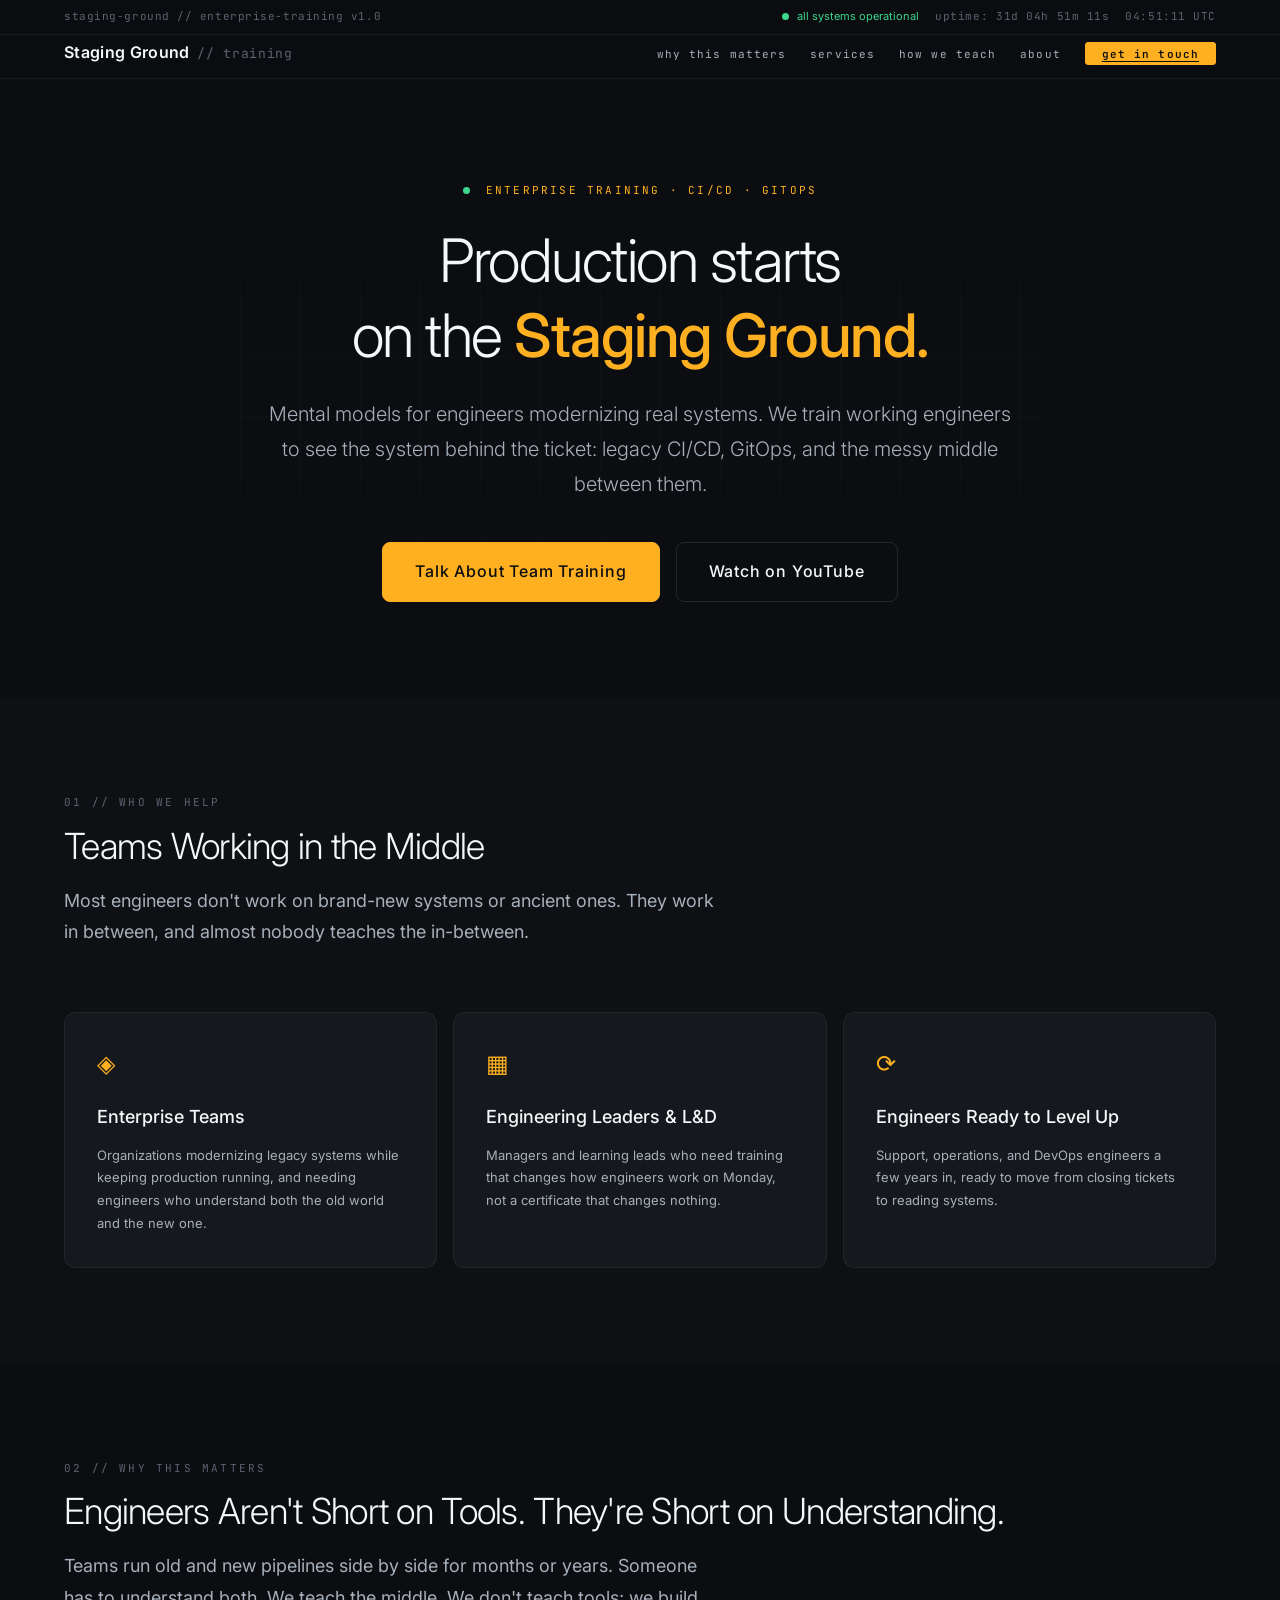
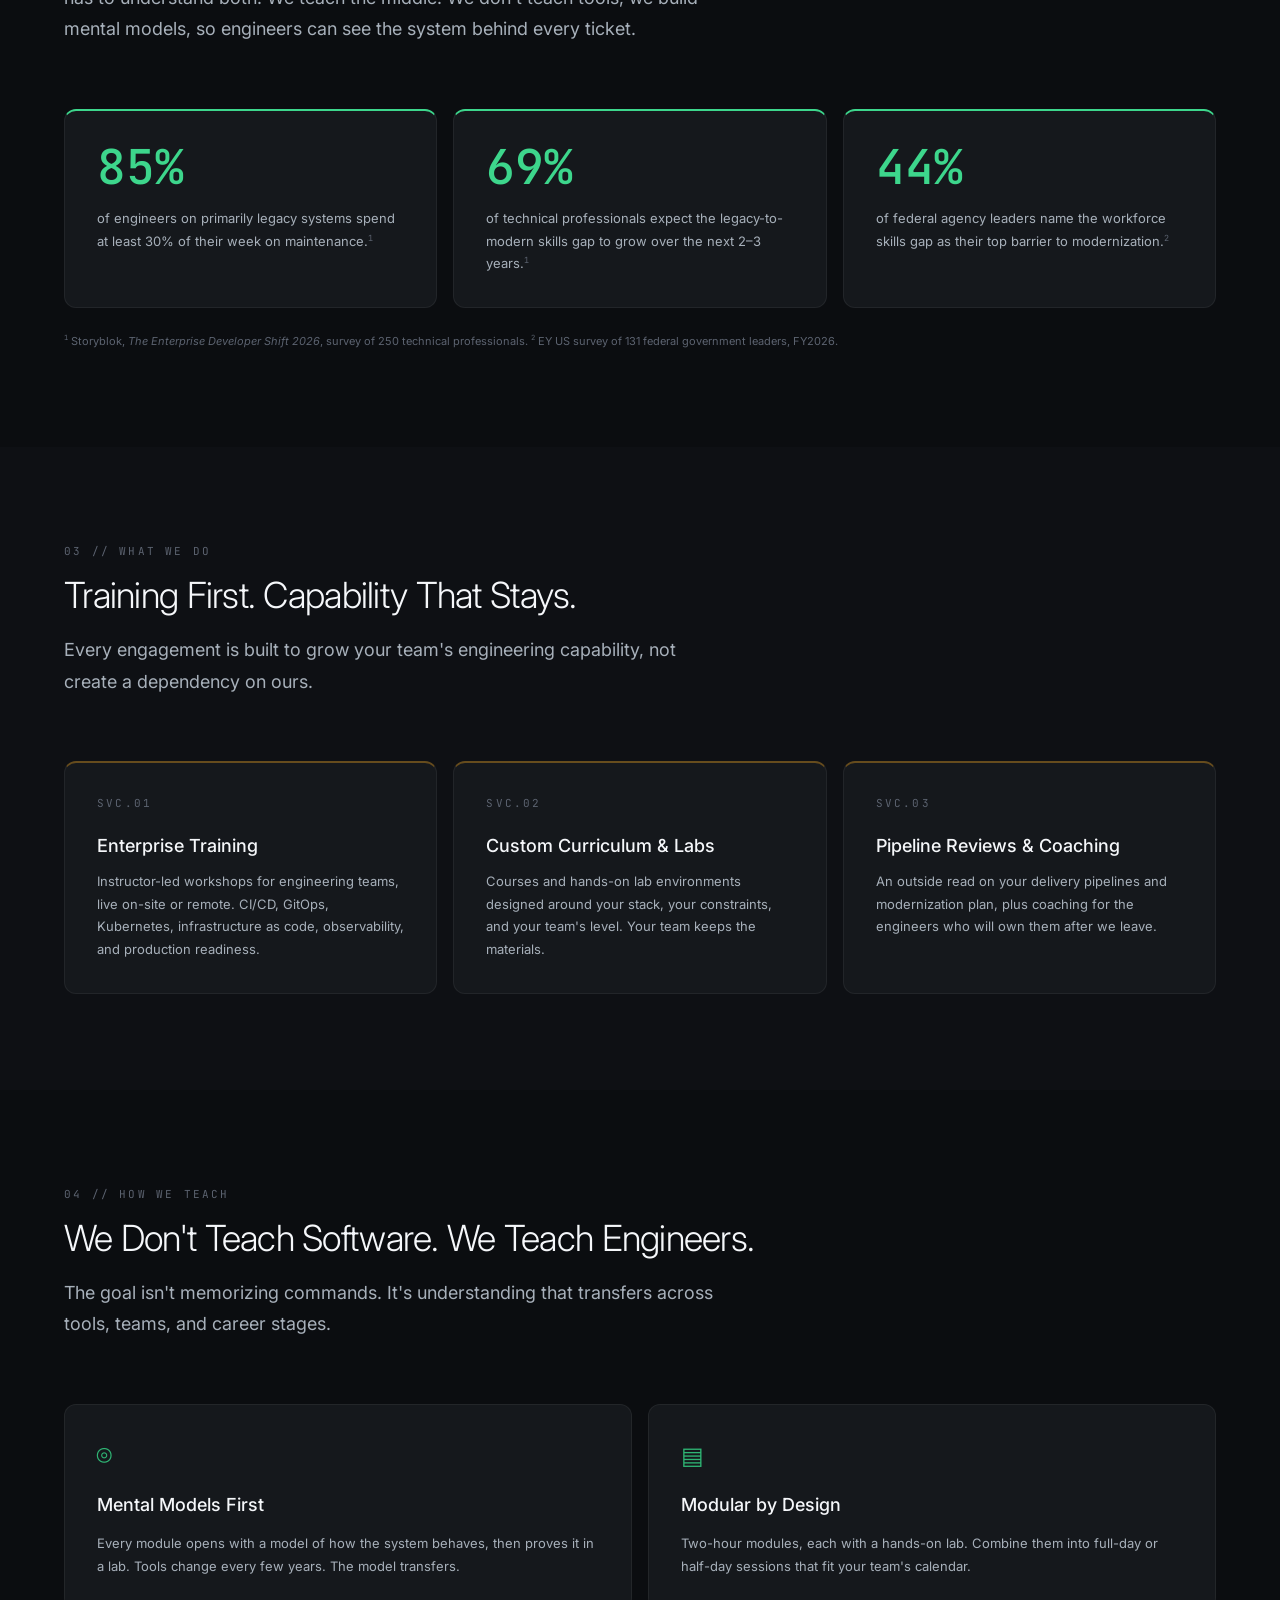
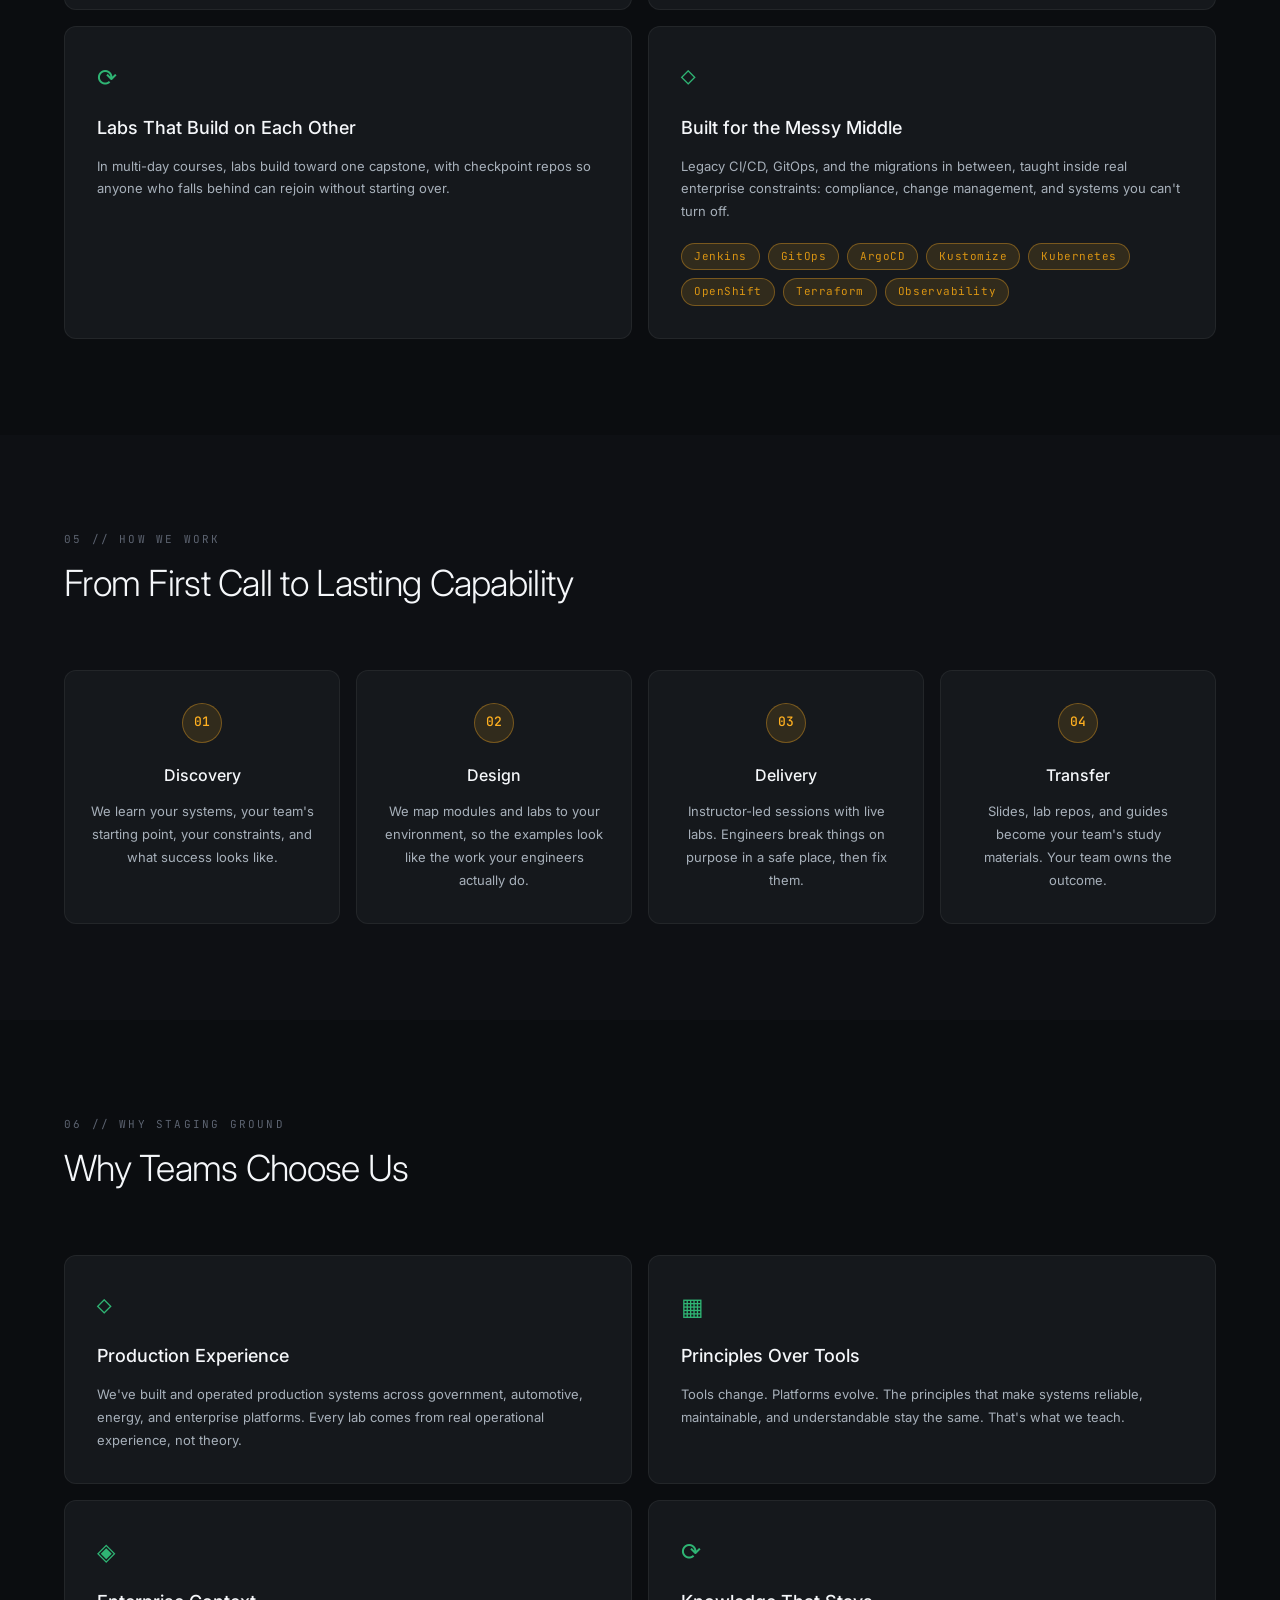
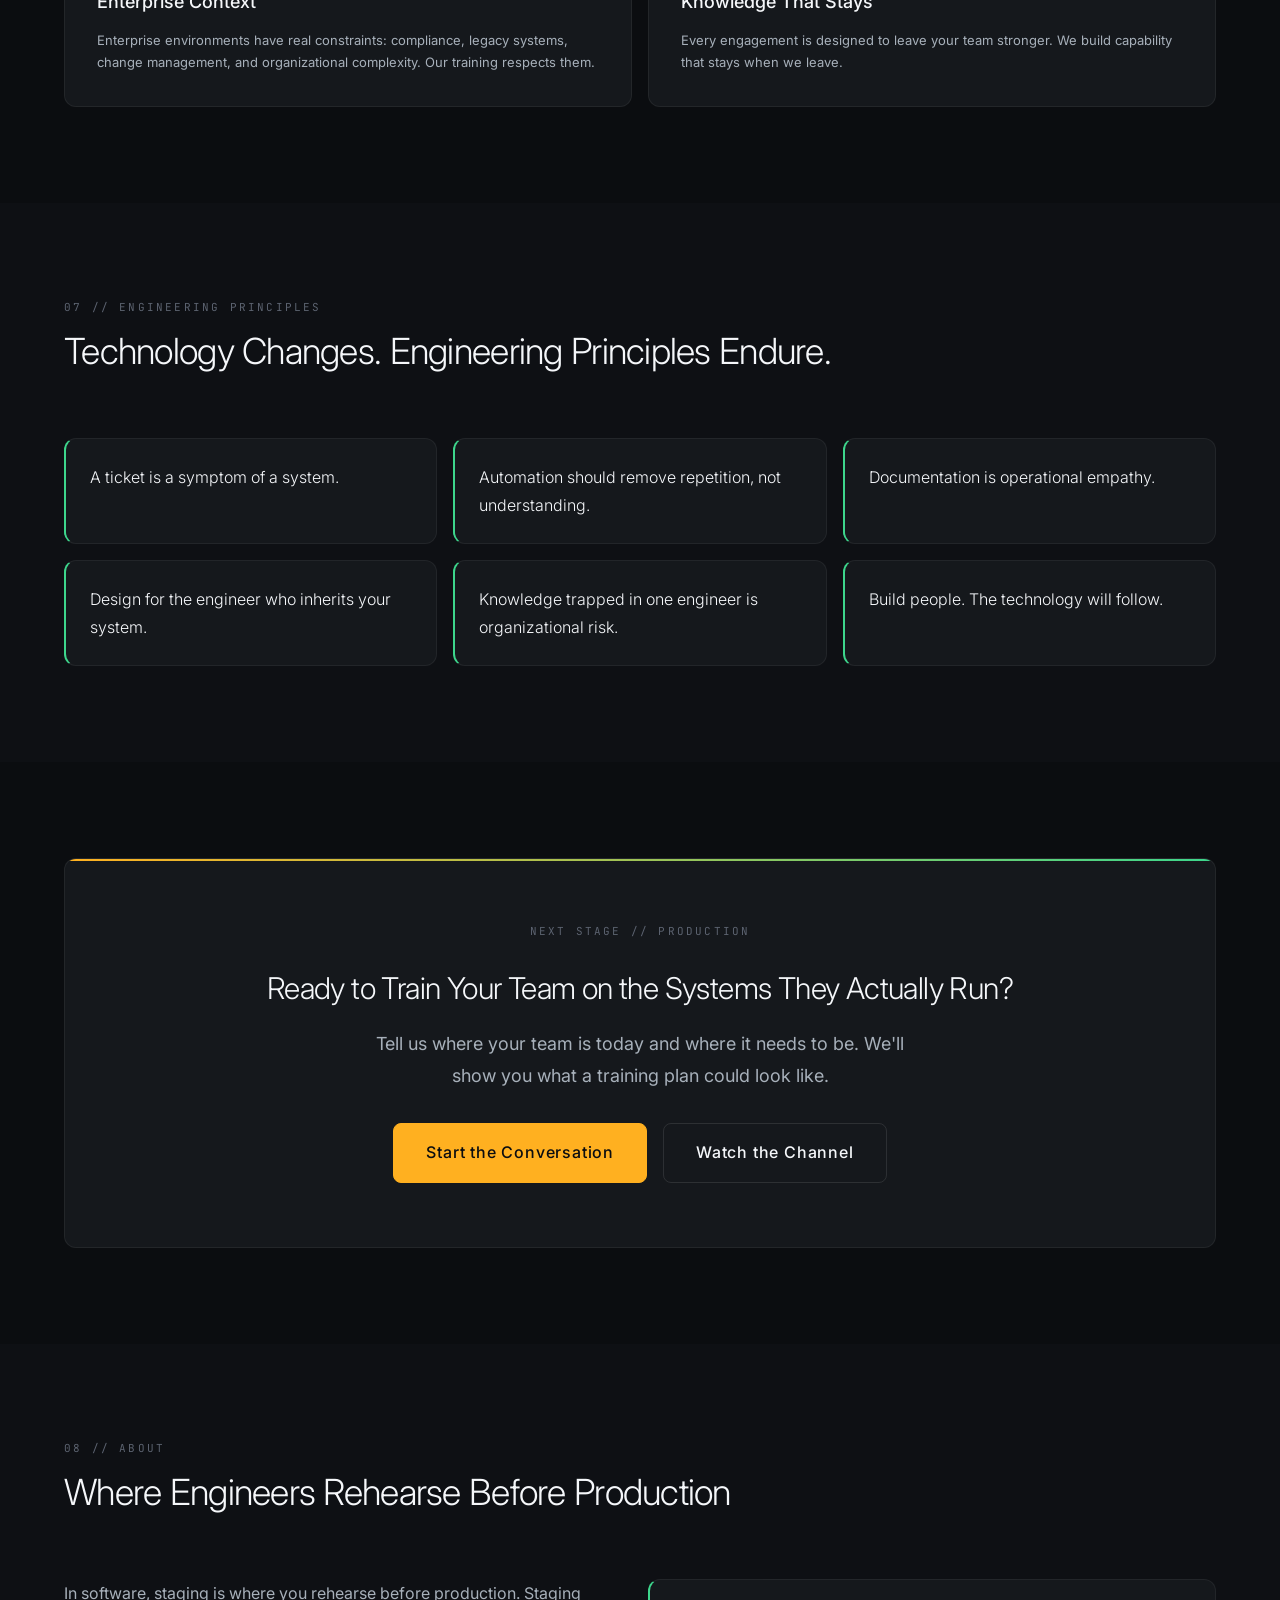
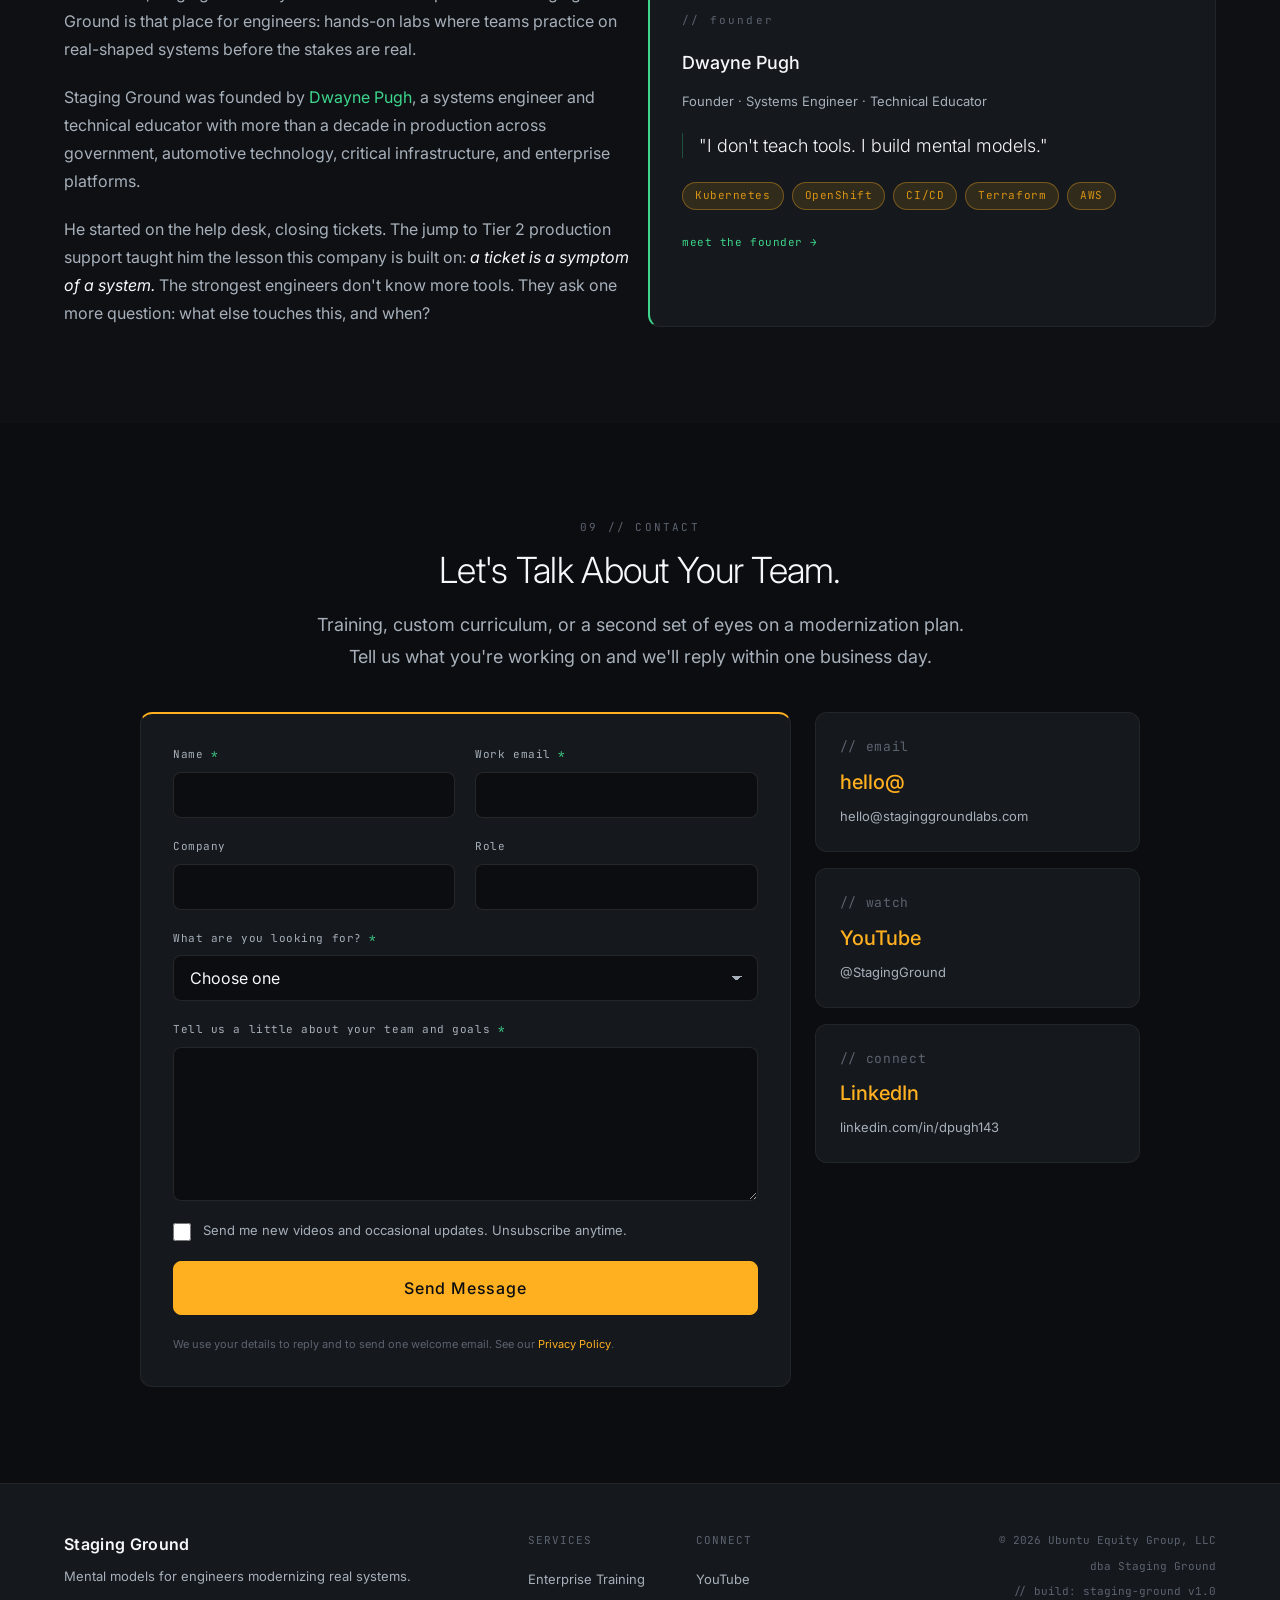
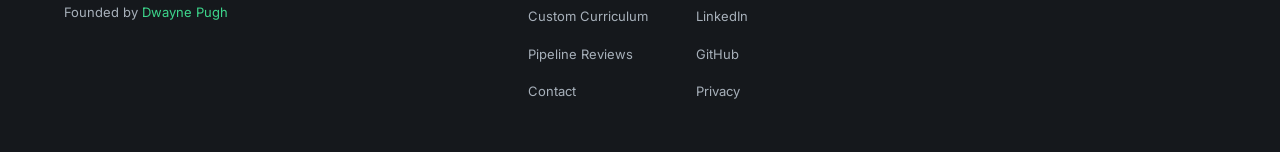
==== commit 13ff6cfa: "Website rebranding update" ====
--- a/index.html
+++ b/index.html
@@ -2,16 +2,22 @@
 <html lang="en">
 <head>
   <meta charset="UTF-8" />
-  <meta name="viewport" content="width=device-width, initial-scale=1, shrink-to-fit=no" />
-  <meta name="description" content="System Foundry — Enterprise technical training, DevOps transformation, platform engineering, and architecture reviews. We help organizations build better engineering systems." />
-  <meta name="keywords" content="engineering consulting, technical training, DevOps, platform engineering, cloud modernization, architecture review, CI/CD, System Foundry" />
-  <meta property="og:title" content="System Foundry | Build Better Engineering Systems" />
-  <meta property="og:description" content="We help organizations modernize infrastructure, develop engineering talent, and create sustainable technical practices that last." />
+  <meta name="viewport" content="width=device-width, initial-scale=1" />
+  <title>Staging Ground | Enterprise Technical Training for Real Systems</title>
+  <meta name="description" content="Staging Ground trains working engineers to see the system behind the ticket: legacy CI/CD, GitOps, Kubernetes, and the messy middle between them. Hands-on enterprise training built on mental models, not tool tutorials." />
+  <meta name="keywords" content="enterprise technical training, DevOps training, CI/CD training, Jenkins migration, GitOps training, Kubernetes training, platform engineering, SRE, Staging Ground" />
+  <link rel="canonical" href="https://staginggroundlabs.com/" />
+
+  <meta property="og:site_name" content="Staging Ground" />
+  <meta property="og:title" content="Staging Ground | Mental Models for Engineers Modernizing Real Systems" />
+  <meta property="og:description" content="Hands-on enterprise training for legacy CI/CD, GitOps, and the messy middle between them." />
   <meta property="og:type" content="website" />
-  <meta name="twitter:card" content="summary_large_image" />
-  <meta name="twitter:title" content="System Foundry | Build Better Engineering Systems" />
-  <meta name="twitter:description" content="Enterprise technical training, DevOps transformation, and engineering consulting." />
-  <title>System Foundry | Engineering Consulting & Technical Training</title>
+  <meta property="og:url" content="https://staginggroundlabs.com/" />
+  <meta name="twitter:card" content="summary" />
+  <meta name="twitter:title" content="Staging Ground | Enterprise Technical Training" />
+  <meta name="twitter:description" content="Mental models for engineers modernizing real systems." />
+
+  <link rel="icon" href="data:image/svg+xml,%3Csvg xmlns='http://www.w3.org/2000/svg' viewBox='0 0 64 64'%3E%3Crect width='64' height='64' rx='12' fill='%230B0D10'/%3E%3Ctext x='32' y='42' font-family='monospace' font-size='30' font-weight='700' text-anchor='middle' %3E%3Ctspan fill='%23FFB020'%3Eg%3C/tspan%3E%3Ctspan fill='%233DD68C'%3Eg%3C/tspan%3E%3C/text%3E%3C/svg%3E" />
 
   <link rel="preconnect" href="https://fonts.googleapis.com" />
   <link rel="preconnect" href="https://fonts.gstatic.com" crossorigin />
@@ -28,7 +34,7 @@
   <!-- STATUS BAR ========================================================== -->
   <div class="status-bar" role="banner" aria-label="System status">
     <div class="status-bar__inner">
-      <span class="status-bar__id mono">system-foundry // engineering-consulting v1.0</span>
+      <span class="status-bar__id mono">staging-ground // enterprise-training v1.0</span>
       <div class="status-bar__indicators">
         <span class="status-pill status-pill--green" aria-label="System operational">
           <span class="status-dot" aria-hidden="true"></span>
@@ -47,9 +53,9 @@
   <!-- NAVIGATION ========================================================== -->
   <nav class="nav" role="navigation" aria-label="Primary navigation">
     <div class="nav__inner">
-      <a href="#" class="nav__brand" aria-label="System Foundry home">
-        <span class="nav__brand-name">System Foundry</span>
-        <span class="nav__brand-sub mono">// engineering</span>
+      <a href="#" class="nav__brand" aria-label="Staging Ground home">
+        <span class="nav__brand-name">Staging Ground</span>
+        <span class="nav__brand-sub mono">// training</span>
       </a>
       <button class="nav__toggle" id="nav-toggle" aria-expanded="false" aria-controls="nav-menu" aria-label="Toggle navigation">
         <span class="nav__toggle-bar"></span>
@@ -57,12 +63,11 @@
         <span class="nav__toggle-bar"></span>
       </button>
       <ul class="nav__menu" id="nav-menu" role="list">
+        <li><a href="#why" class="nav__link">why this matters</a></li>
         <li><a href="#services" class="nav__link">services</a></li>
-        <li><a href="#process" class="nav__link">process</a></li>
-        <li><a href="#training" class="nav__link">training</a></li>
-        <li><a href="#principles" class="nav__link">principles</a></li>
+        <li><a href="#training" class="nav__link">how we teach</a></li>
         <li><a href="#about" class="nav__link">about</a></li>
-        <li><a href="#contact" class="nav__link nav__link--cta">get started</a></li>
+        <li><a href="#contact" class="nav__link nav__link--cta">get in touch</a></li>
       </ul>
     </div>
   </nav>
@@ -77,19 +82,20 @@
 
         <p class="hero__eyebrow mono">
           <span class="status-dot status-dot--inline" aria-hidden="true"></span>
-          engineering consulting · technical training
+          enterprise training · ci/cd · gitops
         </p>
         <h1 class="hero__heading" id="hero-heading">
-          Build Better<br />
-          <span class="hero__heading-accent">Engineering Systems.</span>
+          Production starts<br />
+          on the <span class="hero__heading-accent">Staging Ground.</span>
         </h1>
         <p class="hero__sub">
-          We help organizations modernize infrastructure, develop engineering talent,
-          and create sustainable technical practices that last.
+          Mental models for engineers modernizing real systems. We train working
+          engineers to see the system behind the ticket: legacy CI/CD, GitOps,
+          and the messy middle between them.
         </p>
         <div class="hero__actions">
-          <a href="#contact" class="btn btn--primary btn--lg">Schedule Discovery Call</a>
-          <a href="#services" class="btn btn--ghost btn--lg">Explore Services</a>
+          <a href="#contact" class="btn btn--primary btn--lg">Talk About Team Training</a>
+          <a href="https://www.youtube.com/@StagingGround" target="_blank" rel="noopener" class="btn btn--ghost btn--lg">Watch on YouTube</a>
         </div>
       </div>
     </section>
@@ -99,10 +105,10 @@
       <div class="container">
         <div class="section__header">
           <p class="section__eyebrow section-num">01 // who we help</p>
-          <h2 class="section__heading" id="audience-heading">Engineering Organizations at Every Stage</h2>
+          <h2 class="section__heading" id="audience-heading">Teams Working in the Middle</h2>
           <p class="section__sub">
-            Whether you're modernizing legacy systems, scaling a platform team,
-            or building engineering capability from the ground up.
+            Most engineers don't work on brand-new systems or ancient ones. They work
+            in between, and almost nobody teaches the in-between.
           </p>
         </div>
 
@@ -111,39 +117,80 @@
             <div class="audience-card__icon" aria-hidden="true">◈</div>
             <h3 class="audience-card__title">Enterprise Teams</h3>
             <p class="audience-card__desc">
-              Large organizations modernizing infrastructure, adopting DevOps practices,
-              and building internal platforms that scale.
+              Organizations modernizing legacy systems while keeping production running,
+              and needing engineers who understand both the old world and the new one.
             </p>
           </div>
           <div class="audience-card">
             <div class="audience-card__icon" aria-hidden="true">▦</div>
-            <h3 class="audience-card__title">Engineering Leaders</h3>
+            <h3 class="audience-card__title">Engineering Leaders &amp; L&amp;D</h3>
             <p class="audience-card__desc">
-              Directors and VPs building sustainable engineering cultures, improving
-              delivery, and developing technical talent across their organizations.
+              Managers and learning leads who need training that changes how engineers
+              work on Monday, not a certificate that changes nothing.
             </p>
           </div>
           <div class="audience-card">
             <div class="audience-card__icon" aria-hidden="true">⟳</div>
-            <h3 class="audience-card__title">Growing Teams</h3>
+            <h3 class="audience-card__title">Engineers Ready to Level Up</h3>
             <p class="audience-card__desc">
-              Teams transitioning from startup patterns to production-grade engineering
-              practices — CI/CD, observability, infrastructure as code, and operational maturity.
-            </p>
-          </div>
-        </div>
+              Support, operations, and DevOps engineers a few years in, ready to move
+              from closing tickets to reading systems.
+            </p>
+          </div>
+        </div>
+      </div>
+    </section>
+
+    <!-- WHY WE TEACH THIS ================================================= -->
+    <section class="section" id="why" aria-labelledby="why-heading">
+      <div class="container">
+        <div class="section__header">
+          <p class="section__eyebrow section-num">02 // why this matters</p>
+          <h2 class="section__heading" id="why-heading">Engineers Aren't Short on Tools. They're Short on Understanding.</h2>
+          <p class="section__sub">
+            Teams run old and new pipelines side by side for months or years. Someone has
+            to understand both. We teach the middle. We don't teach tools; we build mental
+            models, so engineers can see the system behind every ticket.
+          </p>
+        </div>
+
+        <div class="audience__grid">
+          <div class="stat-card">
+            <p class="stat-card__num">85%</p>
+            <p class="stat-card__desc">
+              of engineers on primarily legacy systems spend at least 30% of their week on maintenance.<sup>1</sup>
+            </p>
+          </div>
+          <div class="stat-card">
+            <p class="stat-card__num">69%</p>
+            <p class="stat-card__desc">
+              of technical professionals expect the legacy-to-modern skills gap to grow over the next 2–3 years.<sup>1</sup>
+            </p>
+          </div>
+          <div class="stat-card">
+            <p class="stat-card__num">44%</p>
+            <p class="stat-card__desc">
+              of federal agency leaders name the workforce skills gap as their top barrier to modernization.<sup>2</sup>
+            </p>
+          </div>
+        </div>
+
+        <p class="source-note">
+          <sup>1</sup> Storyblok, <em>The Enterprise Developer Shift 2026</em>, survey of 250 technical professionals.
+          <sup>2</sup> EY US survey of 131 federal government leaders, FY2026.
+        </p>
       </div>
     </section>
 
     <!-- SERVICES ========================================================== -->
-    <section class="section" id="services" aria-labelledby="services-heading">
-      <div class="container">
-        <div class="section__header">
-          <p class="section__eyebrow section-num">02 // what we do</p>
-          <h2 class="section__heading" id="services-heading">Services Built Around Engineering Excellence</h2>
+    <section class="section section--alt" id="services" aria-labelledby="services-heading">
+      <div class="container">
+        <div class="section__header">
+          <p class="section__eyebrow section-num">03 // what we do</p>
+          <h2 class="section__heading" id="services-heading">Training First. Capability That Stays.</h2>
           <p class="section__sub">
-            Every engagement is designed to increase your organization's engineering
-            capability — not create dependency on ours.
+            Every engagement is built to grow your team's engineering capability,
+            not create a dependency on ours.
           </p>
         </div>
 
@@ -152,49 +199,85 @@
             <p class="service-card__num">SVC.01</p>
             <h3 class="service-card__title">Enterprise Training</h3>
             <p class="service-card__desc">
-              Hands-on technical education designed around understanding — not memorization.
-              Kubernetes, CI/CD, cloud architecture, and production engineering.
+              Instructor-led workshops for engineering teams, live on-site or remote.
+              CI/CD, GitOps, Kubernetes, infrastructure as code, observability, and
+              production readiness.
             </p>
           </div>
           <div class="service-card">
             <p class="service-card__num">SVC.02</p>
-            <h3 class="service-card__title">Platform Engineering</h3>
+            <h3 class="service-card__title">Custom Curriculum &amp; Labs</h3>
             <p class="service-card__desc">
-              Build scalable internal platforms and modern delivery workflows that
-              empower your engineering teams to ship with confidence.
+              Courses and hands-on lab environments designed around your stack, your
+              constraints, and your team's level. Your team keeps the materials.
             </p>
           </div>
           <div class="service-card">
             <p class="service-card__num">SVC.03</p>
-            <h3 class="service-card__title">Cloud Modernization</h3>
+            <h3 class="service-card__title">Pipeline Reviews &amp; Coaching</h3>
             <p class="service-card__desc">
-              Transition legacy applications toward modern engineering practices
-              with minimal disruption and maximum organizational learning.
-            </p>
-          </div>
-          <div class="service-card">
-            <p class="service-card__num">SVC.04</p>
-            <h3 class="service-card__title">CI/CD Reviews</h3>
-            <p class="service-card__desc">
-              Evaluate deployment pipelines for reliability, maintainability,
-              scalability, and operational maturity.
-            </p>
-          </div>
-          <div class="service-card">
-            <p class="service-card__num">SVC.05</p>
-            <h3 class="service-card__title">Architecture Reviews</h3>
-            <p class="service-card__desc">
-              Independent technical assessments for cloud infrastructure, software
-              delivery systems, and engineering organization design.
-            </p>
-          </div>
-          <div class="service-card">
-            <p class="service-card__num">SVC.06</p>
-            <h3 class="service-card__title">Engineering Coaching</h3>
-            <p class="service-card__desc">
-              Develop senior engineers and technical leaders through mentorship,
-              systems thinking, and engineering leadership principles.
-            </p>
+              An outside read on your delivery pipelines and modernization plan, plus
+              coaching for the engineers who will own them after we leave.
+            </p>
+          </div>
+        </div>
+      </div>
+    </section>
+
+    <!-- HOW WE TEACH ====================================================== -->
+    <section class="section" id="training" aria-labelledby="training-heading">
+      <div class="container">
+        <div class="section__header">
+          <p class="section__eyebrow section-num">04 // how we teach</p>
+          <h2 class="section__heading" id="training-heading">We Don't Teach Software. We Teach Engineers.</h2>
+          <p class="section__sub">
+            The goal isn't memorizing commands. It's understanding that transfers across
+            tools, teams, and career stages.
+          </p>
+        </div>
+
+        <div class="why__grid">
+          <div class="why-card">
+            <div class="why-card__icon" aria-hidden="true">◎</div>
+            <h3 class="why-card__title">Mental Models First</h3>
+            <p class="why-card__desc">
+              Every module opens with a model of how the system behaves, then proves it
+              in a lab. Tools change every few years. The model transfers.
+            </p>
+          </div>
+          <div class="why-card">
+            <div class="why-card__icon" aria-hidden="true">▤</div>
+            <h3 class="why-card__title">Modular by Design</h3>
+            <p class="why-card__desc">
+              Two-hour modules, each with a hands-on lab. Combine them into full-day or
+              half-day sessions that fit your team's calendar.
+            </p>
+          </div>
+          <div class="why-card">
+            <div class="why-card__icon" aria-hidden="true">⟳</div>
+            <h3 class="why-card__title">Labs That Build on Each Other</h3>
+            <p class="why-card__desc">
+              In multi-day courses, labs build toward one capstone, with checkpoint repos
+              so anyone who falls behind can rejoin without starting over.
+            </p>
+          </div>
+          <div class="why-card">
+            <div class="why-card__icon" aria-hidden="true">◇</div>
+            <h3 class="why-card__title">Built for the Messy Middle</h3>
+            <p class="why-card__desc">
+              Legacy CI/CD, GitOps, and the migrations in between, taught inside real
+              enterprise constraints: compliance, change management, and systems you can't turn off.
+            </p>
+            <div class="tag-row" style="margin-top: var(--space-5);">
+              <span class="tag">Jenkins</span>
+              <span class="tag">GitOps</span>
+              <span class="tag">ArgoCD</span>
+              <span class="tag">Kustomize</span>
+              <span class="tag">Kubernetes</span>
+              <span class="tag">OpenShift</span>
+              <span class="tag">Terraform</span>
+              <span class="tag">Observability</span>
+            </div>
           </div>
         </div>
       </div>
@@ -204,12 +287,8 @@
     <section class="section section--alt" id="process" aria-labelledby="process-heading">
       <div class="container">
         <div class="section__header">
-          <p class="section__eyebrow section-num">03 // how we work</p>
-          <h2 class="section__heading" id="process-heading">A Deliberate, Structured Approach</h2>
-          <p class="section__sub">
-            Every engagement follows a clear process designed to understand your systems,
-            identify leverage points, and create lasting improvements.
-          </p>
+          <p class="section__eyebrow section-num">05 // how we work</p>
+          <h2 class="section__heading" id="process-heading">From First Call to Lasting Capability</h2>
         </div>
 
         <div class="process__grid">
@@ -217,92 +296,44 @@
             <div class="process-step__num">01</div>
             <h3 class="process-step__title">Discovery</h3>
             <p class="process-step__desc">
-              We listen. Understand your systems, your team, your constraints,
-              and what success looks like for your organization.
+              We learn your systems, your team's starting point, your constraints,
+              and what success looks like.
             </p>
           </div>
           <div class="process-step">
             <div class="process-step__num">02</div>
-            <h3 class="process-step__title">Assessment</h3>
+            <h3 class="process-step__title">Design</h3>
             <p class="process-step__desc">
-              Technical review of your current architecture, delivery pipelines,
-              operational practices, and team capabilities.
+              We map modules and labs to your environment, so the examples look like
+              the work your engineers actually do.
             </p>
           </div>
           <div class="process-step">
             <div class="process-step__num">03</div>
-            <h3 class="process-step__title">Engagement</h3>
+            <h3 class="process-step__title">Delivery</h3>
             <p class="process-step__desc">
-              Hands-on work — training, architecture, implementation, or coaching —
-              tailored to your specific environment and goals.
+              Instructor-led sessions with live labs. Engineers break things on purpose
+              in a safe place, then fix them.
             </p>
           </div>
           <div class="process-step">
             <div class="process-step__num">04</div>
             <h3 class="process-step__title">Transfer</h3>
             <p class="process-step__desc">
-              Knowledge transfer and documentation. Your team owns the outcome.
-              No vendor lock-in. No ongoing dependency.
-            </p>
-          </div>
-        </div>
-      </div>
-    </section>
-
-    <!-- TRAINING ========================================================== -->
-    <section class="section" id="training" aria-labelledby="training-heading">
-      <div class="container">
-        <div class="section__header">
-          <p class="section__eyebrow section-num">04 // training</p>
-          <h2 class="section__heading" id="training-heading">We Don't Teach Software. We Teach Engineers.</h2>
-          <p class="section__sub">
-            The goal isn't memorizing commands. It's building the kind of understanding
-            that transfers across tools, teams, and career stages.
-          </p>
-        </div>
-
-        <div class="why__grid">
-          <div class="why-card">
-            <div class="why-card__icon" aria-hidden="true">▤</div>
-            <h3 class="why-card__title">Enterprise Workshops</h3>
-            <p class="why-card__desc">
-              Multi-day, instructor-led workshops for engineering teams. Kubernetes,
-              Docker, CI/CD, GitOps, Infrastructure as Code, Cloud Architecture,
-              Observability, and Production Readiness.
-            </p>
-            <div class="tag-row" style="margin-top: var(--space-5);">
-              <span class="tag">Kubernetes</span>
-              <span class="tag">Docker</span>
-              <span class="tag">CI/CD</span>
-              <span class="tag">GitOps</span>
-              <span class="tag">IaC</span>
-              <span class="tag">Observability</span>
-            </div>
-          </div>
-          <div class="why-card">
-            <div class="why-card__icon" aria-hidden="true">◎</div>
-            <h3 class="why-card__title">Technical Curriculum Development</h3>
-            <p class="why-card__desc">
-              Custom training programs designed for your organization's specific technology
-              stack, engineering maturity, and learning goals. Principles-first curriculum
-              that builds lasting capability.
-            </p>
-            <div class="tag-row" style="margin-top: var(--space-5);">
-              <span class="tag">Custom Programs</span>
-              <span class="tag">Enterprise</span>
-              <span class="tag">Scalable</span>
-            </div>
-          </div>
-        </div>
-      </div>
-    </section>
-
-    <!-- WHY CLIENTS CHOOSE US ============================================= -->
-    <section class="section section--alt" id="why" aria-labelledby="why-heading">
-      <div class="container">
-        <div class="section__header">
-          <p class="section__eyebrow section-num">05 // why system foundry</p>
-          <h2 class="section__heading" id="why-heading">Why Organizations Choose Us</h2>
+              Slides, lab repos, and guides become your team's study materials.
+              Your team owns the outcome.
+            </p>
+          </div>
+        </div>
+      </div>
+    </section>
+
+    <!-- WHY STAGING GROUND ================================================ -->
+    <section class="section" id="difference" aria-labelledby="difference-heading">
+      <div class="container">
+        <div class="section__header">
+          <p class="section__eyebrow section-num">06 // why staging ground</p>
+          <h2 class="section__heading" id="difference-heading">Why Teams Choose Us</h2>
         </div>
 
         <div class="why__grid">
@@ -311,33 +342,32 @@
             <h3 class="why-card__title">Production Experience</h3>
             <p class="why-card__desc">
               We've built and operated production systems across government, automotive,
-              energy, and enterprise SaaS. Our recommendations come from real operational
-              experience — not theory.
-            </p>
-          </div>
-          <div class="why-card">
-            <div class="why-card__icon" aria-hidden="true">⟳</div>
-            <h3 class="why-card__title">Knowledge Transfer</h3>
-            <p class="why-card__desc">
-              Every engagement is designed to leave your team stronger. We don't create
-              dependency. We build capability that stays when we leave.
+              energy, and enterprise platforms. Every lab comes from real operational
+              experience, not theory.
             </p>
           </div>
           <div class="why-card">
             <div class="why-card__icon" aria-hidden="true">▦</div>
             <h3 class="why-card__title">Principles Over Tools</h3>
             <p class="why-card__desc">
-              Tools change. Platforms evolve. The engineering principles that make systems
-              reliable, maintainable, and scalable remain consistent. That's what we teach.
+              Tools change. Platforms evolve. The principles that make systems reliable,
+              maintainable, and understandable stay the same. That's what we teach.
             </p>
           </div>
           <div class="why-card">
             <div class="why-card__icon" aria-hidden="true">◈</div>
             <h3 class="why-card__title">Enterprise Context</h3>
             <p class="why-card__desc">
-              We understand that enterprise environments have real constraints — compliance,
-              legacy systems, change management, and organizational complexity. Our approach
-              respects those realities.
+              Enterprise environments have real constraints: compliance, legacy systems,
+              change management, and organizational complexity. Our training respects them.
+            </p>
+          </div>
+          <div class="why-card">
+            <div class="why-card__icon" aria-hidden="true">⟳</div>
+            <h3 class="why-card__title">Knowledge That Stays</h3>
+            <p class="why-card__desc">
+              Every engagement is designed to leave your team stronger. We build
+              capability that stays when we leave.
             </p>
           </div>
         </div>
@@ -345,149 +375,217 @@
     </section>
 
     <!-- ENGINEERING PRINCIPLES ============================================ -->
-    <section class="section" id="principles" aria-labelledby="principles-heading">
-      <div class="container">
-        <div class="section__header">
-          <p class="section__eyebrow section-num">06 // engineering principles</p>
+    <section class="section section--alt" id="principles" aria-labelledby="principles-heading">
+      <div class="container">
+        <div class="section__header">
+          <p class="section__eyebrow section-num">07 // engineering principles</p>
           <h2 class="section__heading" id="principles-heading">Technology Changes. Engineering Principles Endure.</h2>
         </div>
 
         <div class="principles__grid">
           <div class="principle-card">
-            <p class="principle-card__text">
-              Automation should remove repetition — not understanding.
-            </p>
+            <p class="principle-card__text">A ticket is a symptom of a system.</p>
           </div>
           <div class="principle-card">
-            <p class="principle-card__text">
-              Documentation is operational empathy.
-            </p>
+            <p class="principle-card__text">Automation should remove repetition, not understanding.</p>
           </div>
           <div class="principle-card">
-            <p class="principle-card__text">
-              Simple systems outperform clever systems.
-            </p>
+            <p class="principle-card__text">Documentation is operational empathy.</p>
           </div>
           <div class="principle-card">
-            <p class="principle-card__text">
-              Knowledge trapped in one engineer is organizational risk.
-            </p>
+            <p class="principle-card__text">Design for the engineer who inherits your system.</p>
           </div>
           <div class="principle-card">
-            <p class="principle-card__text">
-              Build people. The technology will follow.
-            </p>
+            <p class="principle-card__text">Knowledge trapped in one engineer is organizational risk.</p>
           </div>
           <div class="principle-card">
-            <p class="principle-card__text">
-              Every system tells a story about how it was designed.
-            </p>
+            <p class="principle-card__text">Build people. The technology will follow.</p>
           </div>
         </div>
       </div>
     </section>
 
     <!-- CTA BANNER ======================================================== -->
-    <section class="section section--alt" aria-labelledby="cta-heading">
+    <section class="section" aria-labelledby="cta-heading">
       <div class="container">
         <div class="cta-banner">
           <p class="section__eyebrow section-num" style="margin-bottom: var(--space-6);">
-            build target // organizational excellence
+            next stage // production
           </p>
           <h2 class="cta-banner__heading" id="cta-heading">
-            Ready to Build Better Engineering Systems?
+            Ready to Train Your Team on the Systems They Actually Run?
           </h2>
           <p class="cta-banner__sub">
-            Whether you need training, architecture guidance, or help modernizing
-            your engineering practices — let's talk about what's possible.
+            Tell us where your team is today and where it needs to be. We'll show you
+            what a training plan could look like.
           </p>
           <div class="cta-banner__actions">
-            <a href="#contact" class="btn btn--primary btn--lg">Schedule Discovery Call</a>
-            <a href="https://dpugh143.github.io/dwayne.pugh/" target="_blank" rel="noopener" class="btn btn--ghost btn--lg">Meet the Founder</a>
+            <a href="#contact" class="btn btn--primary btn--lg">Start the Conversation</a>
+            <a href="https://www.youtube.com/@StagingGround" target="_blank" rel="noopener" class="btn btn--ghost btn--lg">Watch the Channel</a>
           </div>
         </div>
       </div>
     </section>
 
     <!-- ABOUT ============================================================= -->
-    <section class="section" id="about" aria-labelledby="about-heading">
-      <div class="container">
-        <div class="section__header">
-          <p class="section__eyebrow section-num">07 // about</p>
-          <h2 class="section__heading" id="about-heading">Founded on Engineering Experience</h2>
+    <section class="section section--alt" id="about" aria-labelledby="about-heading">
+      <div class="container">
+        <div class="section__header">
+          <p class="section__eyebrow section-num">08 // about</p>
+          <h2 class="section__heading" id="about-heading">Where Engineers Rehearse Before Production</h2>
         </div>
 
         <div class="why__grid">
-          <div>
-            <p style="color: var(--color-text-secondary); line-height: var(--leading-relaxed); margin-bottom: var(--space-5);">
-              System Foundry was founded by
-              <a href="https://dpugh143.github.io/dwayne.pugh/" target="_blank" rel="noopener" style="color: var(--color-gold);">Dwayne Pugh</a>
-              — a systems engineer and technical educator with more than a decade of experience
-              building production systems across government, automotive technology, critical
-              infrastructure, and enterprise platforms.
-            </p>
-            <p style="color: var(--color-text-secondary); line-height: var(--leading-relaxed); margin-bottom: var(--space-5);">
-              The company exists to help organizations build better engineering systems by
-              developing both their technology and their people. We believe the strongest
-              technical organizations are the ones that continuously grow their engineers'
-              capabilities — not just their software.
-            </p>
-            <p style="color: var(--color-text-secondary); line-height: var(--leading-relaxed);">
-              Every engagement is guided by the same principle: help people understand <em>why</em>
-              systems work — not simply <em>how</em> to operate them.
-            </p>
-          </div>
-          <div class="why-card" style="border-left: 2px solid var(--color-gold);">
+          <div class="about__copy">
+            <p>
+              In software, staging is where you rehearse before production. Staging Ground
+              is that place for engineers: hands-on labs where teams practice on real-shaped
+              systems before the stakes are real.
+            </p>
+            <p>
+              Staging Ground was founded by
+              <a href="https://dpugh143.github.io/dwayne.pugh/" target="_blank" rel="noopener" class="link--prod">Dwayne Pugh</a>,
+              a systems engineer and technical educator with more than a decade in production
+              across government, automotive technology, critical infrastructure, and
+              enterprise platforms.
+            </p>
+            <p>
+              He started on the help desk, closing tickets. The jump to Tier 2 production
+              support taught him the lesson this company is built on: <em>a ticket is a
+              symptom of a system.</em> The strongest engineers don't know more tools.
+              They ask one more question: what else touches this, and when?
+            </p>
+          </div>
+          <div class="why-card founder-card">
             <p class="service-card__num">// founder</p>
-            <h3 class="why-card__title" style="margin-bottom: var(--space-4);">Dwayne Pugh</h3>
-            <p class="why-card__desc" style="margin-bottom: var(--space-5);">
-              Systems Engineer · Technical Educator · Engineering Consultant
-            </p>
-            <p class="why-card__desc" style="margin-bottom: var(--space-5);">
-              10+ years building production systems. Enterprise infrastructure, cloud platforms,
-              DevOps, and technical education. Currently focused on helping organizations build
-              sustainable engineering practices.
-            </p>
+            <h3 class="why-card__title">Dwayne Pugh</h3>
+            <p class="why-card__desc founder-card__role">
+              Founder · Systems Engineer · Technical Educator
+            </p>
+            <blockquote class="founder-card__quote">
+              "I don't teach tools. I build mental models."
+            </blockquote>
             <div class="tag-row">
               <span class="tag">Kubernetes</span>
+              <span class="tag">OpenShift</span>
+              <span class="tag">CI/CD</span>
+              <span class="tag">Terraform</span>
               <span class="tag">AWS</span>
-              <span class="tag">Terraform</span>
-              <span class="tag">CI/CD</span>
-              <span class="tag">OpenShift</span>
             </div>
+            <a href="https://dpugh143.github.io/dwayne.pugh/" target="_blank" rel="noopener" class="founder-card__link mono">meet the founder →</a>
           </div>
         </div>
       </div>
     </section>
 
     <!-- CONTACT =========================================================== -->
-    <section class="section section--alt section--contact" id="contact" aria-labelledby="contact-heading">
-      <div class="container">
-        <div class="section__header">
-          <p class="section__eyebrow section-num">08 // contact</p>
-          <h2 class="section__heading" id="contact-heading">Let's Build Something Better.</h2>
+    <section class="section section--contact" id="contact" aria-labelledby="contact-heading">
+      <div class="container">
+        <div class="section__header">
+          <p class="section__eyebrow section-num">09 // contact</p>
+          <h2 class="section__heading" id="contact-heading">Let's Talk About Your Team.</h2>
           <p class="section__sub">
-            Whether you're modernizing infrastructure, developing engineering talent,
-            or designing training programs — we'd like to hear about what you're building.
+            Training, custom curriculum, or a second set of eyes on a modernization plan.
+            Tell us what you're working on and we'll reply within one business day.
           </p>
         </div>
 
-        <div class="contact__grid">
-          <a href="https://linkedin.com/in/dpugh143" target="_blank" rel="noopener" class="contact-card">
-            <p class="contact-card__label mono">// connect</p>
-            <p class="contact-card__title">LinkedIn</p>
-            <p class="contact-card__value">linkedin.com/in/dpugh143</p>
-          </a>
-          <a href="mailto:dwayne.pugh@icloud.com" class="contact-card">
-            <p class="contact-card__label mono">// direct</p>
-            <p class="contact-card__title">Email</p>
-            <p class="contact-card__value">dwayne.pugh@icloud.com</p>
-          </a>
-          <a href="https://github.com/dpugh143" target="_blank" rel="noopener" class="contact-card">
-            <p class="contact-card__label mono">// code</p>
-            <p class="contact-card__title">GitHub</p>
-            <p class="contact-card__value">github.com/dpugh143</p>
-          </a>
+        <div class="contact__layout">
+          <!--
+            CONTACT FORM CONFIG — the only three values to set:
+              1. access_key            → your Web3Forms access key (emails each inquiry to hello@)
+              2. data-kit-contact-form → Kit form ID for "Website Contact" (stores contact, sends welcome email)
+              3. data-kit-updates-form → Kit form ID for "Website Updates" (opt-in list for video emails)
+            All three are public by design; they are safe to commit.
+            See CONTACT_LOOP.md for setup and testing.
+          -->
+          <form
+            class="contact-form"
+            id="contact-form"
+            action="https://api.web3forms.com/submit"
+            method="POST"
+            novalidate
+            data-kit-base="https://app.kit.com"
+            data-kit-contact-form="YOUR_KIT_CONTACT_FORM_ID"
+            data-kit-updates-form="YOUR_KIT_UPDATES_FORM_ID"
+          >
+            <input type="hidden" name="access_key" value="YOUR_WEB3FORMS_ACCESS_KEY" />
+            <input type="hidden" name="from_name" value="Staging Ground website" />
+            <input type="hidden" name="subject" value="New inquiry from staginggroundlabs.com" />
+            <!-- Honeypot: bots fill this, people never see it -->
+            <input type="checkbox" name="botcheck" class="visually-hidden" tabindex="-1" autocomplete="off" aria-hidden="true" />
+
+            <div class="form-row">
+              <div class="form-field">
+                <label for="cf-name">Name <span class="form-req" aria-hidden="true">*</span></label>
+                <input id="cf-name" name="name" type="text" autocomplete="name" required maxlength="120" />
+              </div>
+              <div class="form-field">
+                <label for="cf-email">Work email <span class="form-req" aria-hidden="true">*</span></label>
+                <input id="cf-email" name="email" type="email" autocomplete="email" required maxlength="160" />
+              </div>
+            </div>
+
+            <div class="form-row">
+              <div class="form-field">
+                <label for="cf-company">Company</label>
+                <input id="cf-company" name="company" type="text" autocomplete="organization" maxlength="120" />
+              </div>
+              <div class="form-field">
+                <label for="cf-role">Role</label>
+                <input id="cf-role" name="role" type="text" autocomplete="organization-title" maxlength="120" />
+              </div>
+            </div>
+
+            <div class="form-field">
+              <label for="cf-interest">What are you looking for? <span class="form-req" aria-hidden="true">*</span></label>
+              <select id="cf-interest" name="interest" required>
+                <option value="">Choose one</option>
+                <option>Training for my team</option>
+                <option>Custom curriculum or labs</option>
+                <option>Pipeline or modernization review</option>
+                <option>Coaching</option>
+                <option>Something else</option>
+              </select>
+            </div>
+
+            <div class="form-field">
+              <label for="cf-message">Tell us a little about your team and goals <span class="form-req" aria-hidden="true">*</span></label>
+              <textarea id="cf-message" name="message" rows="5" required maxlength="4000"></textarea>
+            </div>
+
+            <label class="form-check" for="cf-updates">
+              <input id="cf-updates" name="updates_optin" type="checkbox" value="yes" />
+              <span>Send me new videos and occasional updates. Unsubscribe anytime.</span>
+            </label>
+
+            <button type="submit" class="btn btn--primary btn--lg btn--full" id="cf-submit">Send Message</button>
+
+            <p class="form-status" id="cf-status" role="status" aria-live="polite"></p>
+
+            <p class="form-fineprint">
+              We use your details to reply and to send one welcome email.
+              See our <a href="privacy.html">Privacy Policy</a>.
+            </p>
+          </form>
+
+          <div class="contact__aside">
+            <a href="mailto:hello@staginggroundlabs.com" class="contact-card">
+              <p class="contact-card__label mono">// email</p>
+              <p class="contact-card__title">hello@</p>
+              <p class="contact-card__value">hello@staginggroundlabs.com</p>
+            </a>
+            <a href="https://www.youtube.com/@StagingGround" target="_blank" rel="noopener" class="contact-card">
+              <p class="contact-card__label mono">// watch</p>
+              <p class="contact-card__title">YouTube</p>
+              <p class="contact-card__value">@StagingGround</p>
+            </a>
+            <a href="https://linkedin.com/in/dpugh143" target="_blank" rel="noopener" class="contact-card">
+              <p class="contact-card__label mono">// connect</p>
+              <p class="contact-card__title">LinkedIn</p>
+              <p class="contact-card__value">linkedin.com/in/dpugh143</p>
+            </a>
+          </div>
         </div>
       </div>
     </section>
@@ -498,8 +596,8 @@
   <footer class="footer" role="contentinfo">
     <div class="footer__inner">
       <div class="footer__left">
-        <p class="footer__brand-name">System Foundry</p>
-        <p class="footer__tagline">Engineering Consulting · Technical Training</p>
+        <p class="footer__brand-name">Staging Ground</p>
+        <p class="footer__tagline">Mental models for engineers modernizing real systems.</p>
         <p class="footer__personal">
           Founded by <a href="https://dpugh143.github.io/dwayne.pugh/" target="_blank" rel="noopener">Dwayne Pugh</a>
         </p>
@@ -508,29 +606,31 @@
         <div>
           <p class="footer__col-title">Services</p>
           <ul class="footer__col-list" role="list">
-            <li><a href="#services">Training</a></li>
-            <li><a href="#services">Platform Engineering</a></li>
-            <li><a href="#services">Architecture Reviews</a></li>
-            <li><a href="#services">Cloud Modernization</a></li>
+            <li><a href="#services">Enterprise Training</a></li>
+            <li><a href="#services">Custom Curriculum</a></li>
+            <li><a href="#services">Pipeline Reviews</a></li>
+            <li><a href="#contact">Contact</a></li>
           </ul>
         </div>
         <div>
           <p class="footer__col-title">Connect</p>
           <ul class="footer__col-list" role="list">
+            <li><a href="https://www.youtube.com/@StagingGround" target="_blank" rel="noopener">YouTube</a></li>
             <li><a href="https://linkedin.com/in/dpugh143" target="_blank" rel="noopener">LinkedIn</a></li>
-            <li><a href="https://github.com/dpugh143" target="_blank" rel="noopener">GitHub</a></li>
-            <li><a href="https://dpugh143.github.io/dwayne.pugh/" target="_blank" rel="noopener">Personal Site</a></li>
-            <li><a href="#contact">Contact</a></li>
+            <li><a href="https://github.com/StagingGround" target="_blank" rel="noopener">GitHub</a></li>
+            <li><a href="privacy.html">Privacy</a></li>
           </ul>
         </div>
       </div>
       <div class="footer__right">
-        <p class="footer__copy">&copy; <span id="footer-year"></span> System Foundry</p>
-        <p class="footer__build">// build: system-foundry v1.0</p>
+        <p class="footer__copy">&copy; <span id="footer-year"></span> Ubuntu Equity Group, LLC</p>
+        <p class="footer__copy">dba Staging Ground</p>
+        <p class="footer__build">// build: staging-ground v1.0</p>
       </div>
     </div>
   </footer>
 
   <script src="js/main.js"></script>
+  <script src="js/contact.js"></script>
 </body>
 </html>
--- a/css/tokens.css
+++ b/css/tokens.css
@@ -1,14 +1,19 @@
 /*
- * tokens.css — Design Token System (Company Site)
+ * tokens.css — Design Token System (Staging Ground)
  * =================================================
- * Shared foundation with dwayne.pugh personal site.
- * Same grid, typography, spacing, radius, and motion.
+ * Shares grid, typography, spacing, radius, and motion with the
+ * dwayne.pugh personal site, but NOT its gold palette: the company
+ * brand stands on its own.
  *
- * Differentiators:
- *   - Blue (#4D9EFF) replaces gold as primary accent
- *   - Green (#32A46D) for success/health indicators
- *   - Gold (#C89A2B) appears sparingly — section accents only
- *   - Slightly lifted surface colors for the "workshop" feel
+ * Palette "Staging → Production" (chosen Nov 6, 2026):
+ *   - Amber  (#FFB020) = staging. Primary brand color: CTAs, links, highlights.
+ *   - Green  (#3DD68C) = production. Proof and outcomes: stats, principles,
+ *                        founder accents, healthy-status indicators.
+ *   - Near-black surfaces for the SRE-dashboard feel.
+ *   The brand promise in color: we take teams from amber to green.
+ *
+ *   Keep amber bright and yellow-leaning so it never reads as the
+ *   personal site's muted gold (#C8860A).
  */
 
 :root {
@@ -23,17 +28,16 @@
   /* -------------------------------------------------------------------
      Color: Accents
   ------------------------------------------------------------------- */
-  --color-blue:           #4D9EFF;
-  --color-blue-dim:       #3A7ACC;
-  --color-blue-glow:      rgba(77, 158, 255, 0.12);
+  /* Staging — primary brand color */
+  --color-amber:          #FFB020;
+  --color-amber-dim:      #D99413;
+  --color-amber-glow:     rgba(255, 176, 32, 0.12);
 
-  --color-green:          #32A46D;
-  --color-green-dim:      #267A52;
-  --color-green-glow:     rgba(50, 164, 109, 0.12);
-
-  --color-gold:           #C89A2B;
-  --color-gold-dim:       #9A7520;
-  --color-gold-glow:      rgba(200, 154, 43, 0.10);
+  /* Production — proof and outcomes */
+  --color-green-bright:   #3DD68C;
+  --color-green:          #2FB574;
+  --color-green-dim:      #23885A;
+  --color-green-glow:     rgba(61, 214, 140, 0.12);
 
   --color-red:            #8B3A3A;
   --color-red-dim:        #6B2A2A;
@@ -44,9 +48,8 @@
   --color-text-primary:   #F5F7FA;
   --color-text-secondary: #A7B0BA;
   --color-text-tertiary:  #5C6370;
-  --color-text-blue:      var(--color-blue);
-  --color-text-green:     #3DBF7E;
-  --color-text-gold:      var(--color-gold);
+  --color-text-amber:     var(--color-amber);
+  --color-text-green:     var(--color-green-bright);
 
   /* -------------------------------------------------------------------
      Color: Borders & Dividers
@@ -54,15 +57,14 @@
   --color-border-subtle:  rgba(255, 255, 255, 0.06);
   --color-border-default: rgba(255, 255, 255, 0.10);
   --color-border-strong:  rgba(255, 255, 255, 0.18);
-  --color-border-blue:    rgba(77, 158, 255, 0.30);
-  --color-border-green:   rgba(50, 164, 109, 0.30);
-  --color-border-gold:    rgba(200, 154, 43, 0.25);
+  --color-border-amber:   rgba(255, 176, 32, 0.35);
+  --color-border-green:   rgba(61, 214, 140, 0.30);
 
   /* -------------------------------------------------------------------
      Color: Status
   ------------------------------------------------------------------- */
-  --color-status-green:   #3DBF7E;
-  --color-status-amber:   #C89A2B;
+  --color-status-green:   var(--color-green-bright);
+  --color-status-amber:   var(--color-amber);
   --color-status-red:     #B54040;
 
   /* -------------------------------------------------------------------
--- a/css/main.css
+++ b/css/main.css
@@ -1,8 +1,8 @@
 /*
- * main.css — Component & Layout Styles (Company Site)
+ * main.css — Component & Layout Styles (Staging Ground)
  * =====================================================
  * Shared design language with the personal site.
- * Blue-accented, action-oriented, service-focused.
+ * Amber (staging) primary, green (production) accent.
  *
  * Sections:
  *   1.  Reset & Base
@@ -63,7 +63,7 @@
 }
 
 a {
-  color: var(--color-blue);
+  color: var(--color-amber);
   text-decoration: none;
   transition: color var(--transition-base);
 }
@@ -73,7 +73,7 @@
 }
 
 a:focus-visible {
-  outline: 2px solid var(--color-blue);
+  outline: 2px solid var(--color-amber);
   outline-offset: 3px;
   border-radius: var(--radius-sm);
 }
@@ -93,9 +93,9 @@
   letter-spacing: var(--tracking-wide);
 }
 
-.text--blue  { color: var(--color-blue); }
+.text--amber  { color: var(--color-amber); }
 .text--green { color: var(--color-text-green); }
-.text--gold  { color: var(--color-gold); }
+.text--prod  { color: var(--color-green-bright); }
 .text--muted { color: var(--color-text-secondary); }
 
 .container {
@@ -104,7 +104,7 @@
   padding-inline: var(--container-pad);
 }
 
-/* Buttons — blue primary for the company site */
+/* Buttons — amber primary (staging) */
 .btn {
   display: inline-flex;
   align-items: center;
@@ -129,14 +129,14 @@
 }
 
 .btn--primary {
-  background-color: var(--color-blue);
+  background-color: var(--color-amber);
   color: #0B0D10;
-  border-color: var(--color-blue);
+  border-color: var(--color-amber);
 }
 
 .btn--primary:hover {
-  background-color: #6BB3FF;
-  border-color: #6BB3FF;
+  background-color: #FFC24D;
+  border-color: #FFC24D;
   color: #0B0D10;
 }
 
@@ -151,8 +151,8 @@
 }
 
 .btn--ghost:hover {
-  border-color: var(--color-blue);
-  color: var(--color-blue);
+  border-color: var(--color-amber);
+  color: var(--color-amber);
 }
 
 .btn--ghost:visited {
@@ -176,10 +176,10 @@
   font-family: var(--font-mono);
   font-size: var(--text-xs);
   letter-spacing: var(--tracking-wide);
-  color: var(--color-blue-dim);
-  border: 1px solid var(--color-border-blue);
+  color: var(--color-amber-dim);
+  border: 1px solid var(--color-border-amber);
   border-radius: 20px;
-  background-color: var(--color-blue-glow);
+  background-color: var(--color-amber-glow);
   white-space: nowrap;
 }
 
@@ -234,7 +234,7 @@
   position: absolute;
   top: -100%;
   left: var(--space-4);
-  background-color: var(--color-blue);
+  background-color: var(--color-amber);
   color: #0B0D10;
   padding: var(--space-2) var(--space-4);
   border-radius: var(--radius-md);
@@ -336,7 +336,7 @@
 }
 
 .nav__brand:hover .nav__brand-name {
-  color: var(--color-blue);
+  color: var(--color-amber);
 }
 
 .nav__brand:visited {
@@ -374,8 +374,8 @@
 }
 
 .nav__link:hover {
-  color: var(--color-blue);
-  border-bottom-color: var(--color-blue);
+  color: var(--color-amber);
+  border-bottom-color: var(--color-amber);
 }
 
 .nav__link:visited {
@@ -383,14 +383,14 @@
 }
 
 .nav__link.is-active {
-  color: var(--color-blue);
-  border-bottom-color: var(--color-blue);
+  color: var(--color-amber);
+  border-bottom-color: var(--color-amber);
 }
 
 .nav__link--cta {
   color: #0B0D10;
-  background-color: var(--color-blue);
-  border: 1px solid var(--color-blue);
+  background-color: var(--color-amber);
+  border: 1px solid var(--color-amber);
   padding: var(--space-1) var(--space-4);
   border-radius: var(--radius-sm);
   border-bottom: none;
@@ -406,8 +406,8 @@
 }
 
 .nav__link--cta:hover {
-  background-color: #6BB3FF;
-  border-color: #6BB3FF;
+  background-color: #FFC24D;
+  border-color: #FFC24D;
 }
 
 .nav__link--cta.is-active {
@@ -436,7 +436,7 @@
 }
 
 .nav__toggle:hover .nav__toggle-bar {
-  background-color: var(--color-blue);
+  background-color: var(--color-amber);
 }
 
 
@@ -471,7 +471,7 @@
 }
 
 .hero__eyebrow {
-  color: var(--color-blue);
+  color: var(--color-amber);
   font-size: var(--text-xs);
   letter-spacing: var(--tracking-widest);
   text-transform: uppercase;
@@ -491,7 +491,7 @@
 }
 
 .hero__heading-accent {
-  color: var(--color-blue);
+  color: var(--color-amber);
   font-weight: var(--weight-medium);
 }
 
@@ -578,13 +578,13 @@
 }
 
 .audience-card:hover {
-  border-color: var(--color-border-blue);
+  border-color: var(--color-border-amber);
   background-color: var(--color-bg-elevated);
 }
 
 .audience-card__icon {
   font-size: var(--text-2xl);
-  color: var(--color-blue);
+  color: var(--color-amber);
   margin-bottom: var(--space-5);
   font-family: var(--font-mono);
 }
@@ -616,7 +616,7 @@
 .service-card {
   background-color: var(--color-bg-surface);
   border: 1px solid var(--color-border-subtle);
-  border-top: 2px solid var(--color-border-blue);
+  border-top: 2px solid var(--color-border-amber);
   border-radius: var(--radius-lg);
   padding: var(--space-8);
   transition: border-color var(--transition-base),
@@ -625,8 +625,8 @@
 }
 
 .service-card:hover {
-  border-color: var(--color-border-blue);
-  border-top-color: var(--color-blue);
+  border-color: var(--color-border-amber);
+  border-top-color: var(--color-amber);
   background-color: var(--color-bg-elevated);
   transform: translateY(-2px);
 }
@@ -682,9 +682,9 @@
   width: 40px;
   height: 40px;
   border-radius: 50%;
-  background-color: var(--color-blue-glow);
-  border: 1px solid var(--color-border-blue);
-  color: var(--color-blue);
+  background-color: var(--color-amber-glow);
+  border: 1px solid var(--color-border-amber);
+  color: var(--color-amber);
   font-family: var(--font-mono);
   font-size: var(--text-sm);
   font-weight: var(--weight-medium);
@@ -718,14 +718,14 @@
 .principle-card {
   background-color: var(--color-bg-surface);
   border: 1px solid var(--color-border-subtle);
-  border-left: 2px solid var(--color-gold);
+  border-left: 2px solid var(--color-green-bright);
   border-radius: var(--radius-lg);
   padding: var(--space-6);
   transition: border-color var(--transition-base), background-color var(--transition-base);
 }
 
 .principle-card:hover {
-  border-color: var(--color-border-gold);
+  border-color: var(--color-border-green);
   background-color: var(--color-bg-elevated);
 }
 
@@ -802,7 +802,7 @@
   left: 0;
   right: 0;
   height: 2px;
-  background: linear-gradient(90deg, var(--color-blue), var(--color-green), var(--color-blue));
+  background: linear-gradient(90deg, var(--color-amber), var(--color-green-bright)); /* staging → production */
 }
 
 .cta-banner__heading {
@@ -864,8 +864,8 @@
 }
 
 .contact-card:hover {
-  border-color: var(--color-border-blue);
-  background-color: var(--color-blue-glow);
+  border-color: var(--color-border-amber);
+  background-color: var(--color-amber-glow);
   color: inherit;
 }
 
@@ -881,7 +881,7 @@
 .contact-card__title {
   font-size: var(--text-xl);
   font-weight: var(--weight-medium);
-  color: var(--color-blue);
+  color: var(--color-amber);
   margin-bottom: var(--space-2);
 }
 
@@ -931,7 +931,7 @@
 }
 
 .footer__personal a {
-  color: var(--color-gold);
+  color: var(--color-green-bright);
 }
 
 .footer__personal a:hover {
@@ -967,7 +967,7 @@
 }
 
 .footer__col-list a:hover {
-  color: var(--color-blue);
+  color: var(--color-amber);
 }
 
 .footer__col-list a:visited {
@@ -993,6 +993,313 @@
 
 
 /* ==========================================================================
+   15a. Why We Teach This — stats
+   ========================================================================== */
+
+.stat-card {
+  background-color: var(--color-bg-surface);
+  border: 1px solid var(--color-border-subtle);
+  border-top: 2px solid var(--color-green-bright);
+  border-radius: var(--radius-lg);
+  padding: var(--space-8);
+}
+
+.stat-card__num {
+  font-family: var(--font-mono);
+  font-size: var(--text-5xl);
+  font-weight: var(--weight-medium);
+  color: var(--color-green-bright);
+  line-height: 1;
+  margin-bottom: var(--space-4);
+}
+
+.stat-card__desc {
+  font-size: var(--text-sm);
+  color: var(--color-text-secondary);
+  line-height: var(--leading-relaxed);
+}
+
+.stat-card__desc sup,
+.source-note sup {
+  font-family: var(--font-mono);
+  font-size: 0.65em;
+  color: var(--color-text-tertiary);
+}
+
+.source-note {
+  margin-top: var(--space-6);
+  font-size: var(--text-xs);
+  color: var(--color-text-tertiary);
+  line-height: var(--leading-relaxed);
+}
+
+
+/* ==========================================================================
+   15b. About
+   ========================================================================== */
+
+.about__copy p {
+  color: var(--color-text-secondary);
+  line-height: var(--leading-relaxed);
+  margin-bottom: var(--space-5);
+}
+
+.about__copy p:last-child {
+  margin-bottom: 0;
+}
+
+.about__copy em {
+  color: var(--color-text-primary);
+}
+
+.link--prod,
+.link--prod:visited {
+  color: var(--color-green-bright);
+}
+
+.founder-card {
+  border-left: 2px solid var(--color-green-bright);
+}
+
+.founder-card__role {
+  margin-bottom: var(--space-5);
+}
+
+.founder-card__quote {
+  font-size: var(--text-lg);
+  font-weight: var(--weight-light);
+  color: var(--color-text-primary);
+  line-height: var(--leading-snug);
+  margin-bottom: var(--space-6);
+  padding-left: var(--space-4);
+  border-left: 1px solid var(--color-border-green);
+}
+
+.founder-card__link {
+  display: inline-block;
+  margin-top: var(--space-6);
+  font-size: var(--text-xs);
+  color: var(--color-green-bright);
+}
+
+.founder-card__link:visited {
+  color: var(--color-green-bright);
+}
+
+
+/* ==========================================================================
+   15c. Contact form
+   ========================================================================== */
+
+.visually-hidden {
+  position: absolute !important;
+  width: 1px;
+  height: 1px;
+  overflow: hidden;
+  clip: rect(0 0 0 0);
+  clip-path: inset(50%);
+  white-space: nowrap;
+}
+
+.contact__layout {
+  display: grid;
+  grid-template-columns: minmax(0, 2fr) minmax(0, 1fr);
+  gap: var(--space-6);
+  max-width: 1000px;
+  margin-inline: auto;
+}
+
+.contact__aside {
+  display: flex;
+  flex-direction: column;
+  gap: var(--space-4);
+}
+
+.contact__aside .contact-card {
+  text-align: left;
+}
+
+.contact-form {
+  background-color: var(--color-bg-surface);
+  border: 1px solid var(--color-border-subtle);
+  border-top: 2px solid var(--color-amber);
+  border-radius: var(--radius-lg);
+  padding: var(--space-8);
+  display: flex;
+  flex-direction: column;
+  gap: var(--space-5);
+}
+
+.form-row {
+  display: grid;
+  grid-template-columns: 1fr 1fr;
+  gap: var(--space-5);
+}
+
+.form-field {
+  display: flex;
+  flex-direction: column;
+  gap: var(--space-2);
+}
+
+.form-field label {
+  font-family: var(--font-mono);
+  font-size: var(--text-xs);
+  letter-spacing: var(--tracking-wide);
+  color: var(--color-text-secondary);
+}
+
+.form-req {
+  color: var(--color-green-bright);
+}
+
+.form-field input,
+.form-field select,
+.form-field textarea {
+  width: 100%;
+  font-family: var(--font-body);
+  font-size: var(--text-base);
+  color: var(--color-text-primary);
+  background-color: var(--color-bg-base);
+  border: 1px solid var(--color-border-default);
+  border-radius: var(--radius-md);
+  padding: var(--space-3) var(--space-4);
+  transition: border-color var(--transition-base), box-shadow var(--transition-base);
+}
+
+.form-field select {
+  appearance: none;
+  -webkit-appearance: none;
+  background-image: linear-gradient(45deg, transparent 50%, var(--color-text-secondary) 50%),
+                    linear-gradient(135deg, var(--color-text-secondary) 50%, transparent 50%);
+  background-position: calc(100% - 20px) 50%, calc(100% - 15px) 50%;
+  background-size: 5px 5px, 5px 5px;
+  background-repeat: no-repeat;
+  padding-right: var(--space-10);
+}
+
+.form-field textarea {
+  resize: vertical;
+  min-height: 8rem;
+  line-height: var(--leading-normal);
+}
+
+.form-field input:focus,
+.form-field select:focus,
+.form-field textarea:focus {
+  outline: none;
+  border-color: var(--color-amber);
+  box-shadow: 0 0 0 3px var(--color-amber-glow);
+}
+
+.form-field [aria-invalid="true"] {
+  border-color: var(--color-status-red);
+}
+
+.form-check {
+  display: flex;
+  align-items: flex-start;
+  gap: var(--space-3);
+  font-size: var(--text-sm);
+  color: var(--color-text-secondary);
+  line-height: var(--leading-snug);
+  cursor: pointer;
+}
+
+.form-check input {
+  margin-top: 2px;
+  width: 18px;
+  height: 18px;
+  flex-shrink: 0;
+  accent-color: var(--color-amber);
+}
+
+.contact-form .btn:disabled {
+  opacity: 0.6;
+  cursor: wait;
+}
+
+.form-status {
+  font-size: var(--text-sm);
+  line-height: var(--leading-snug);
+  min-height: 1.4em;
+}
+
+.form-status:empty {
+  display: none;
+}
+
+.form-status[data-state="success"] {
+  color: var(--color-text-green);
+}
+
+.form-status[data-state="error"] {
+  color: #E07070;
+}
+
+.form-fineprint {
+  font-size: var(--text-xs);
+  color: var(--color-text-tertiary);
+  line-height: var(--leading-relaxed);
+}
+
+
+/* ==========================================================================
+   15d. Legal pages (privacy)
+   ========================================================================== */
+
+.legal {
+  padding-top: calc(28px + 52px + var(--space-16));
+  padding-bottom: var(--space-24);
+}
+
+.legal .container {
+  max-width: 760px;
+}
+
+.legal h1 {
+  font-size: clamp(var(--text-3xl), 4vw, var(--text-5xl));
+  font-weight: var(--weight-light);
+  letter-spacing: -0.02em;
+  margin-bottom: var(--space-3);
+}
+
+.legal h2 {
+  font-size: var(--text-xl);
+  font-weight: var(--weight-medium);
+  margin-top: var(--space-12);
+  margin-bottom: var(--space-4);
+}
+
+.legal p,
+.legal li {
+  color: var(--color-text-secondary);
+  line-height: var(--leading-relaxed);
+  margin-bottom: var(--space-4);
+}
+
+.legal ul {
+  padding-left: var(--space-6);
+  margin-bottom: var(--space-4);
+}
+
+.legal li {
+  margin-bottom: var(--space-2);
+}
+
+.legal strong {
+  color: var(--color-text-primary);
+}
+
+.legal__meta {
+  font-family: var(--font-mono);
+  font-size: var(--text-xs);
+  color: var(--color-text-tertiary);
+  letter-spacing: var(--tracking-wide);
+}
+
+
+/* ==========================================================================
    16. Responsive
    ========================================================================== */
 
@@ -1024,8 +1331,18 @@
     grid-template-columns: 1fr;
   }
 
-  .contact__grid {
+  .contact__grid,
+  .contact__layout {
     grid-template-columns: 1fr;
+  }
+
+  .contact__aside {
+    flex-direction: row;
+    flex-wrap: wrap;
+  }
+
+  .contact__aside .contact-card {
+    flex: 1 1 200px;
   }
 
   .footer__inner {
@@ -1101,4 +1418,16 @@
     width: 100%;
     justify-content: center;
   }
-}
+
+  .form-row {
+    grid-template-columns: 1fr;
+  }
+
+  .contact-form {
+    padding: var(--space-6) var(--space-5);
+  }
+
+  .stat-card__num {
+    font-size: var(--text-4xl);
+  }
+}
